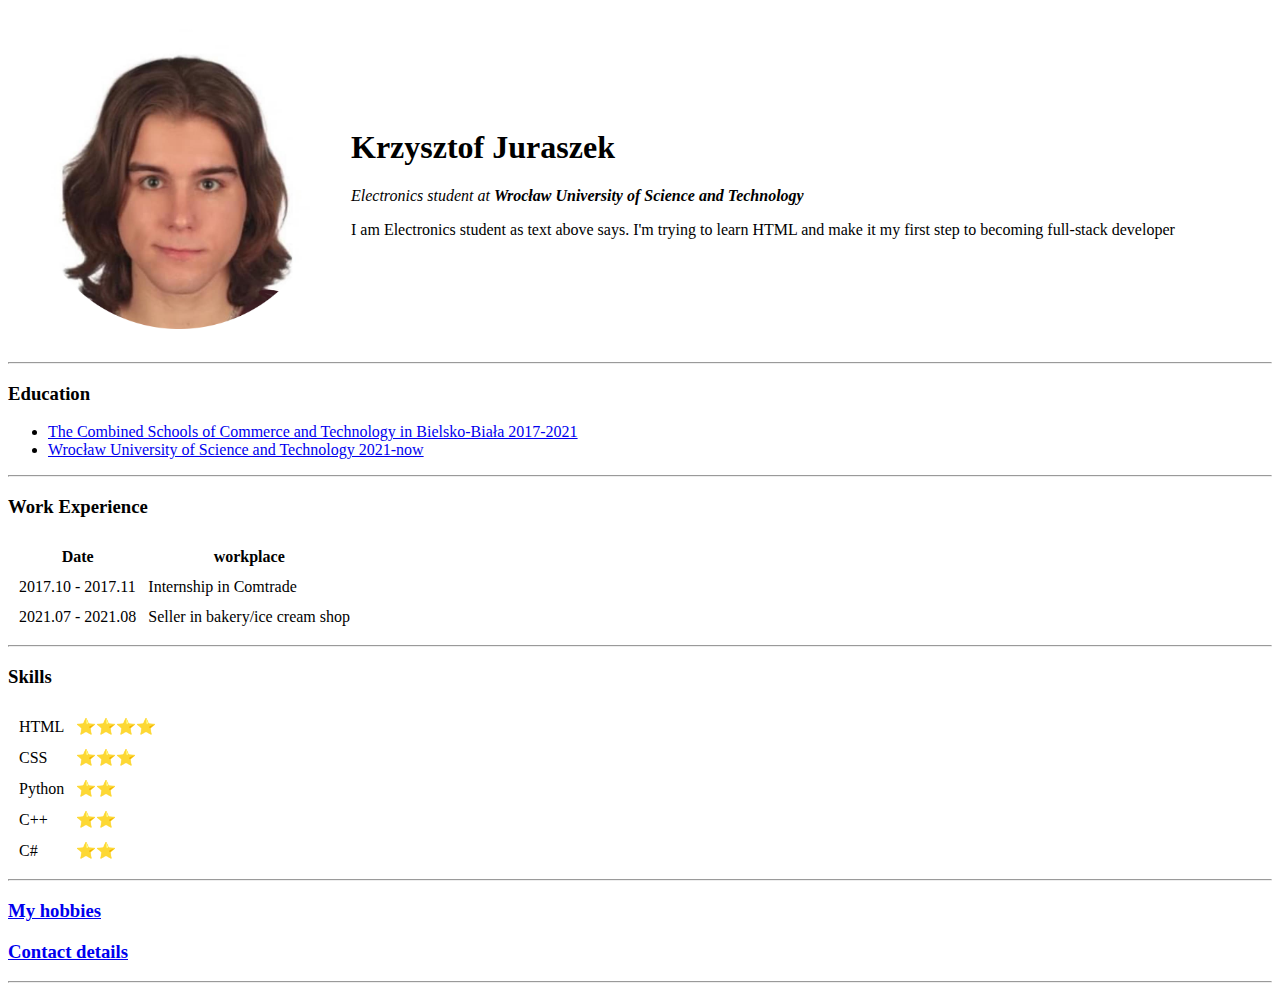
==== index.html @ e4cae484 "Add initial CV website files" ====
<!DOCTYPE html>
<html lang="en" dir="ltr">

<head>
  <meta charset="utf-8">
  <title>Krzysztof's Personal Site</title>
</head>

<body>
  <table cellspacing="20">
    <tr>
      <td><img src="Images/prof_img.png" alt="Krzysztof proifle picture" height="300" width="300" /></td><td>  <h1>Krzysztof Juraszek</h1>
        <p><em>Electronics student at <strong>Wrocław University of Science and Technology</strong></em></p>
        <p>I am Electronics student as text above says. I'm trying to learn HTML and make it my first step to becoming full-stack developer</p></td>
    </tr>
  </table>
  <tbody>
  <hr/>
  <h3>Education</h3>
  <ul>
    <li><a href="http://zstih.edu.pl">The Combined Schools of Commerce and Technology in Bielsko-Biała 2017-2021</a></li>
    <li><a href="https://pwr.edu.pl">Wrocław University of Science and Technology 2021-now</a></li>
  </ul>
  <hr/>
  <h3>Work Experience</h3>
  <tbody/>
  <table cellspacing="10">
    <thead>
      <tr>
        <th>Date</th>
        <th>workplace</th>
      </tr>
    </thead>
    <tbody>
      <tr>
        <td>2017.10 - 2017.11</td>
        <td>Internship in Comtrade</td>
      </tr>
      <tr>
        <td>2021.07 - 2021.08</td>
        <td>Seller in bakery/ice cream shop</td>
      </tr>
    </tbody>
  </table>
  <hr/>
  <h3>Skills</h3>
  <table cellspacing="10">
    <tbody>
      <tr>
        <td>HTML</td><td>⭐⭐⭐⭐</td>
      </tr>
      <tr>
        <td>CSS</td><td>⭐⭐⭐</td>
      </tr>
      <tr>
        <td>Python</td><td>⭐⭐</td>
      </tr>
      <tr>
        <td>C++</td><td>⭐⭐</td>
      </tr>
      <tr>
        <td>C#</td><td>⭐⭐</td>
      </tr>
    </tbody>
  </table>
  <hr>
  <h3><a href="hobbies.html">My hobbies</a></h3>
  <h3><a href="contact.html">Contact details</a></h3>
  <hr/>

</body>

</html>
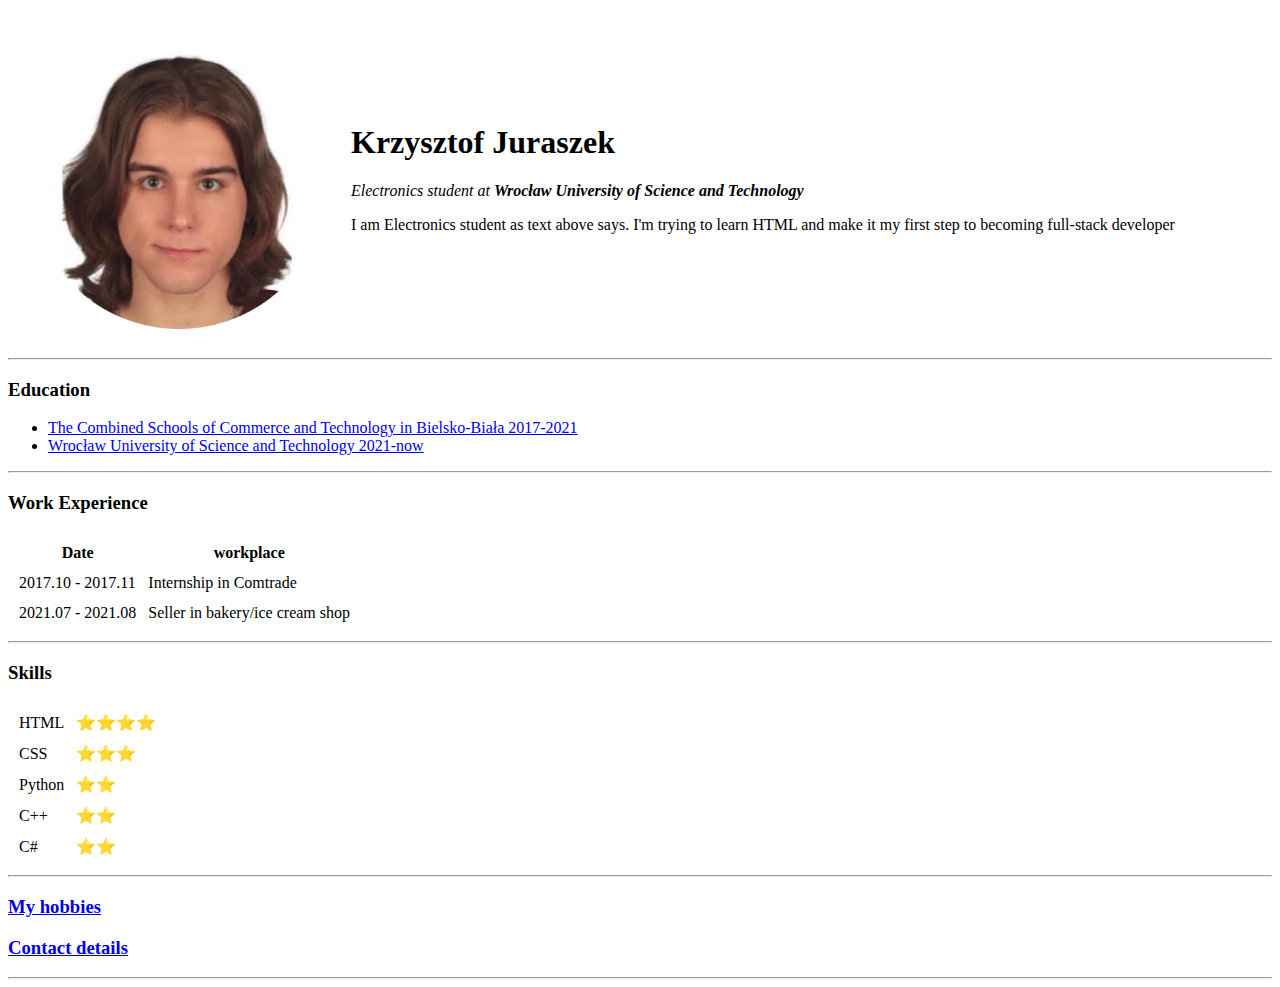
==== commit 873f3cb4: "Deleted Doctype" ====
--- a/index.html
+++ b/index.html
@@ -1,4 +1,3 @@
-<!DOCTYPE html>
 <html lang="en" dir="ltr">
 
 <head>
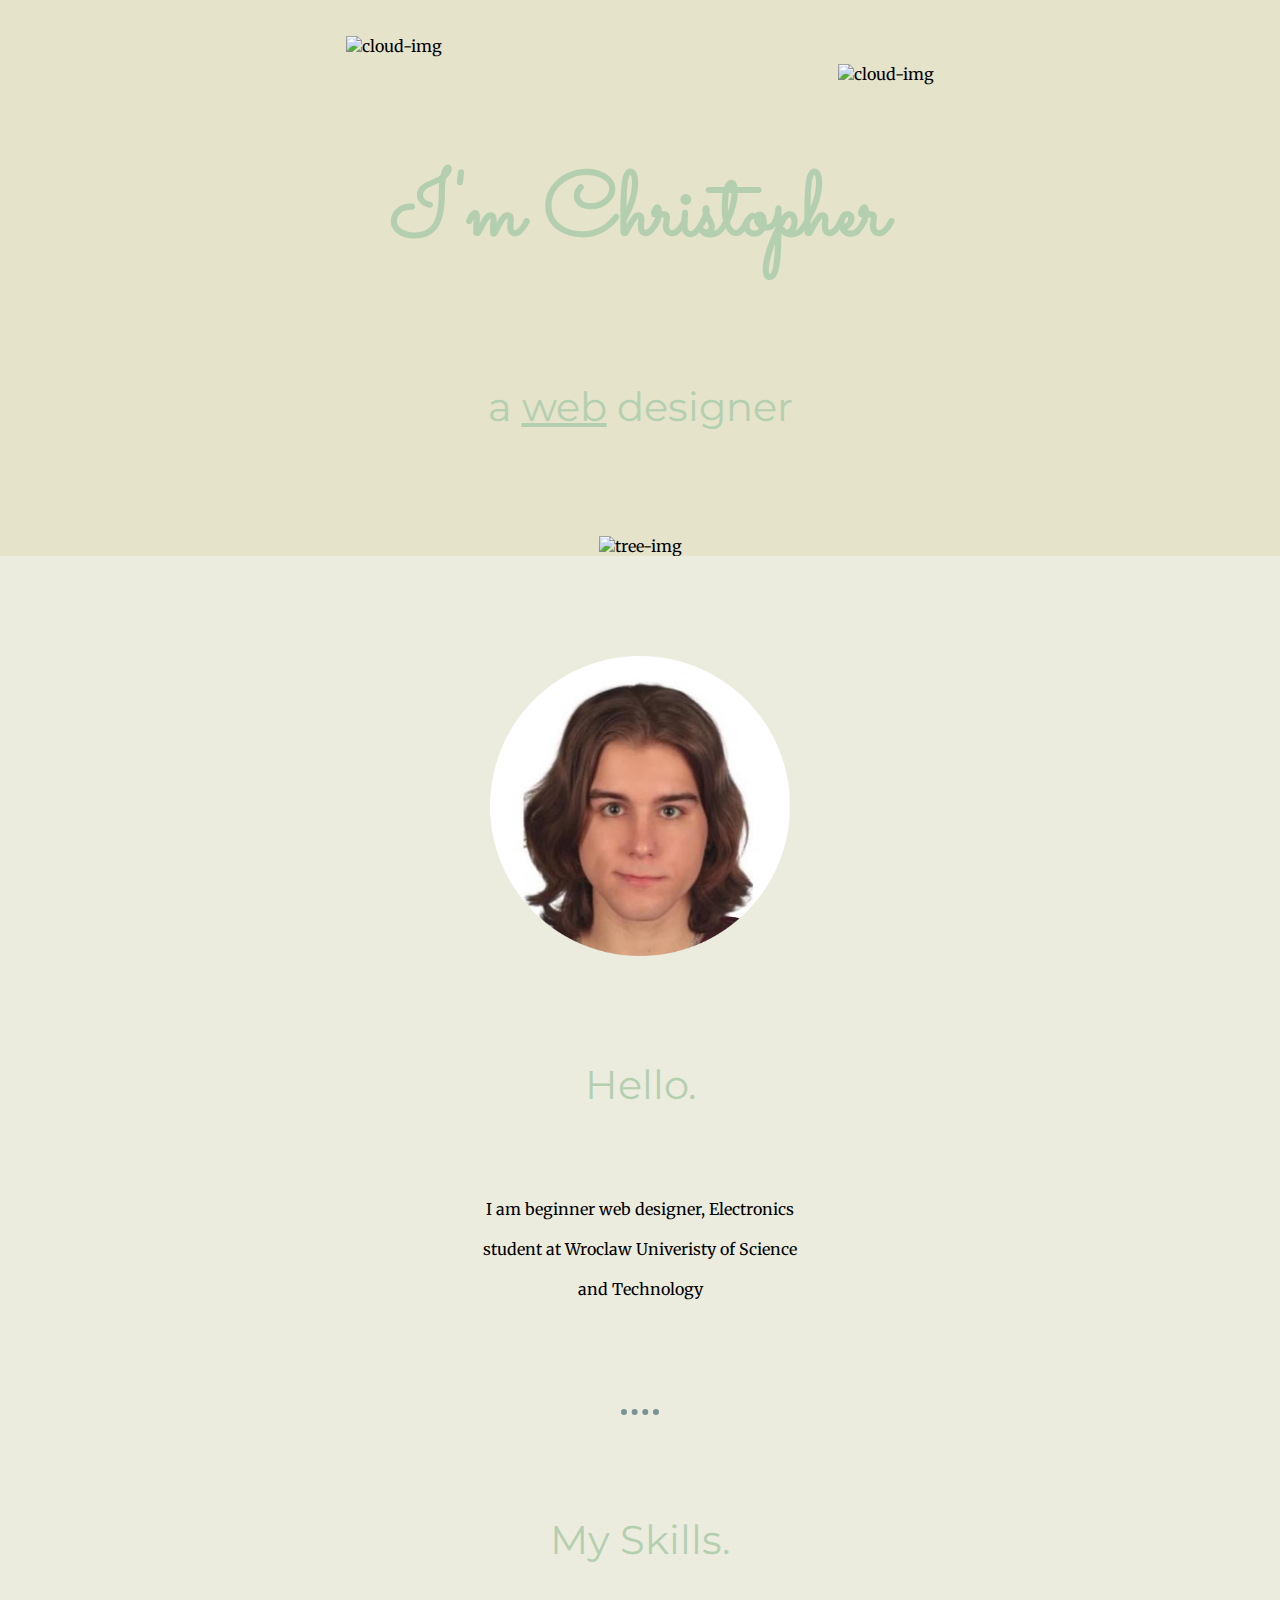
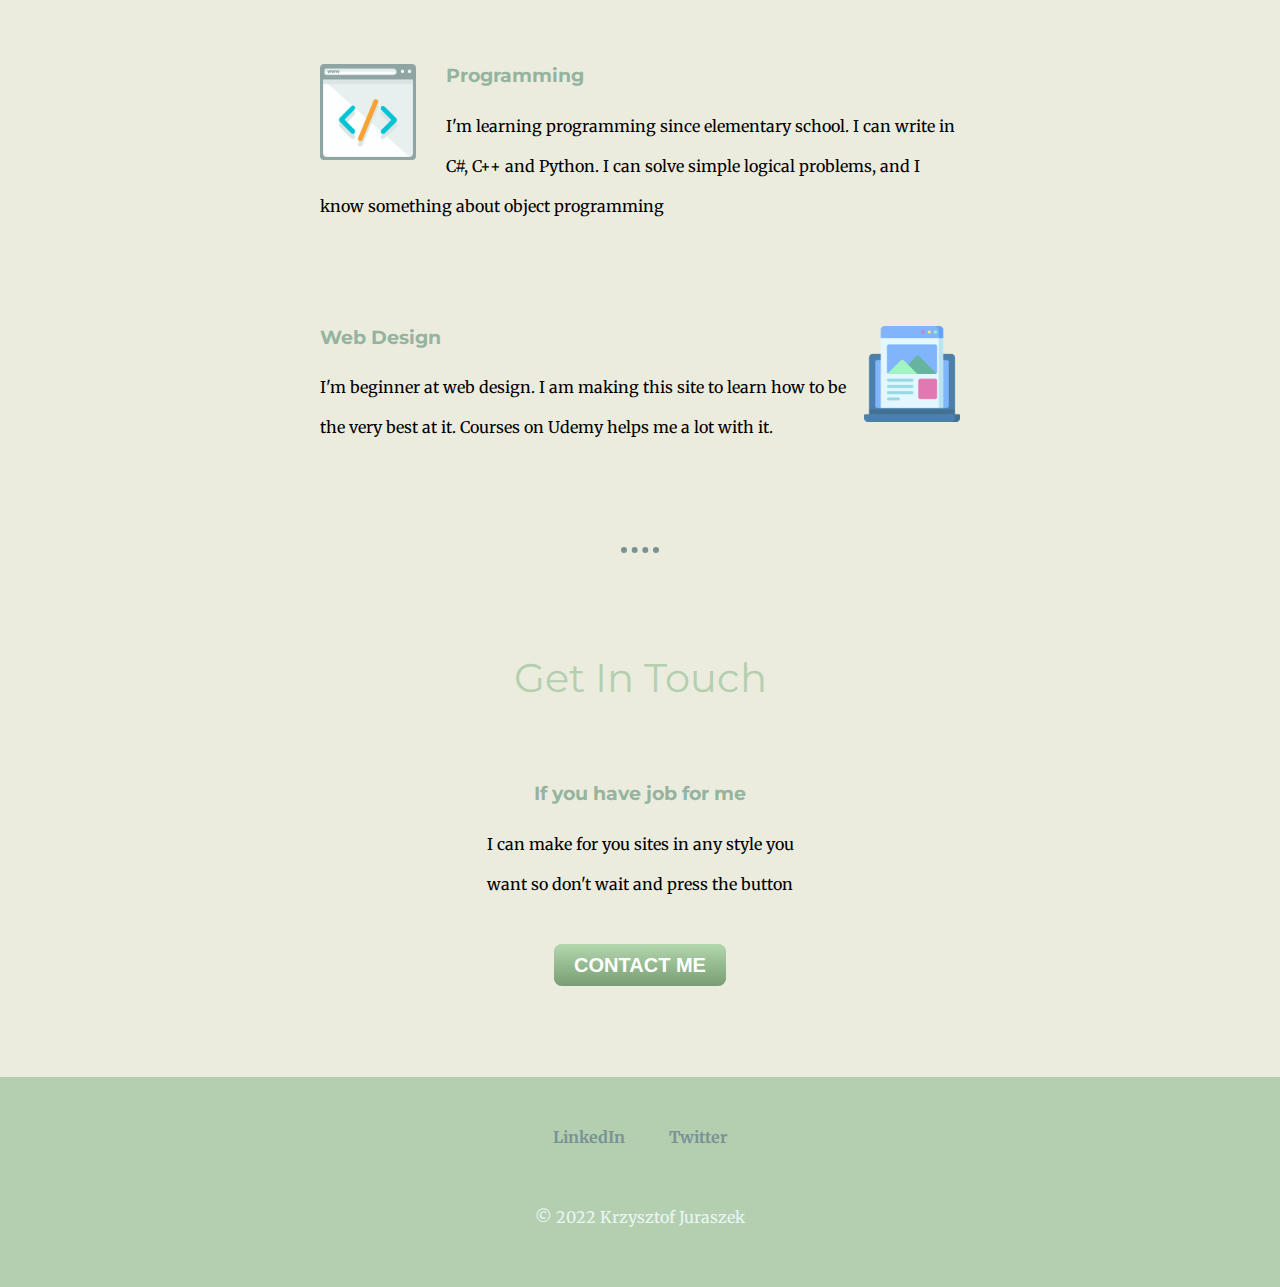
==== commit e8694f1b: "Upgraded site" ====
--- a/index.html
+++ b/index.html
@@ -1,72 +1,59 @@
+<!DOCTYPE html>
 <html lang="en" dir="ltr">
+  <head>
+    <meta charset="utf-8">
+    <title>Krzysztof Juraszek</title>
+    <link rel="stylesheet" href="css/styles.css">
+    <link rel="icon" href="favicon.ico">
+    <link rel="preconnect" href="https://fonts.googleapis.com">
+    <link rel="preconnect" href="https://fonts.gstatic.com" crossorigin>
+    <link href="https://fonts.googleapis.com/css2?family=Merriweather&family=Montserrat&family=Sacramento&display=swap" rel="stylesheet">
+  </head>
+  <body>
+    <div class="top-container">
+      <img class="cloud" id="top_cloud"src="images/cloud.png" alt="cloud-img">
+      <h1>I'm Christopher</h1>
+      <h2>a <span class="underline">web</span> designer</h2>
+      <img class="cloud" id="bottom_cloud"src="images/cloud.png" alt="cloud-img">
+      <img class ="tree" src="images/tree.png" alt="tree-img">
+    </div>
+    <div class="middle-container">
+      <div class="profile">
+        <img class="prof-img"src="Images/prof_img.png" alt="profile pic" height="300px">
+        <h2>Hello.</h2>
+        <p class="short-desc">I am beginner web designer, Electronics student at Wroclaw Univeristy of Science and Technology</p>
+      </div>
+      <hr>
+      <div class="skills">
+        <h2>My Skills.</h2>
+        <div class="skill-row">
+          <img class="code-img" src="Images/code.png" alt="computer pic">
+          <h3>Programming</h3>
+          <p>I'm learning programming since elementary school. I can write in C#, C++ and Python. I can solve simple logical problems, and I know something about object programming</p>
+        </div>
+        <div class="skill-row">
+          <img class="web-img" src="Images/web.png" alt="chillies pic">
+          <h3>Web Design</h3>
+          <p>I'm beginner at web design. I am making this site to learn how to be the very best at it. Courses on Udemy helps me a lot with it.</p>
+        </div>
+      </div>
+      <hr>
+      <div class="contact-me">
+        <h2>Get In Touch</h2>
+        <h3>If you have job for me</h3>
+        <p class="short-desc">I can make for you sites in any style you want so don't wait and press the button</p>
+        <div class="contact-button">
+          <a class="btn" href="mailto:krzysztof.juraszek07@gmail.com">CONTACT ME</a>
+        </div>
+      </div>
+    </div>
 
-<head>
-  <meta charset="utf-8">
-  <title>Krzysztof's Personal Site</title>
-</head>
 
-<body>
-  <table cellspacing="20">
-    <tr>
-      <td><img src="Images/prof_img.png" alt="Krzysztof proifle picture" height="300" width="300" /></td><td>  <h1>Krzysztof Juraszek</h1>
-        <p><em>Electronics student at <strong>Wrocław University of Science and Technology</strong></em></p>
-        <p>I am Electronics student as text above says. I'm trying to learn HTML and make it my first step to becoming full-stack developer</p></td>
-    </tr>
-  </table>
-  <tbody>
-  <hr/>
-  <h3>Education</h3>
-  <ul>
-    <li><a href="http://zstih.edu.pl">The Combined Schools of Commerce and Technology in Bielsko-Biała 2017-2021</a></li>
-    <li><a href="https://pwr.edu.pl">Wrocław University of Science and Technology 2021-now</a></li>
-  </ul>
-  <hr/>
-  <h3>Work Experience</h3>
-  <tbody/>
-  <table cellspacing="10">
-    <thead>
-      <tr>
-        <th>Date</th>
-        <th>workplace</th>
-      </tr>
-    </thead>
-    <tbody>
-      <tr>
-        <td>2017.10 - 2017.11</td>
-        <td>Internship in Comtrade</td>
-      </tr>
-      <tr>
-        <td>2021.07 - 2021.08</td>
-        <td>Seller in bakery/ice cream shop</td>
-      </tr>
-    </tbody>
-  </table>
-  <hr/>
-  <h3>Skills</h3>
-  <table cellspacing="10">
-    <tbody>
-      <tr>
-        <td>HTML</td><td>⭐⭐⭐⭐</td>
-      </tr>
-      <tr>
-        <td>CSS</td><td>⭐⭐⭐</td>
-      </tr>
-      <tr>
-        <td>Python</td><td>⭐⭐</td>
-      </tr>
-      <tr>
-        <td>C++</td><td>⭐⭐</td>
-      </tr>
-      <tr>
-        <td>C#</td><td>⭐⭐</td>
-      </tr>
-    </tbody>
-  </table>
-  <hr>
-  <h3><a href="hobbies.html">My hobbies</a></h3>
-  <h3><a href="contact.html">Contact details</a></h3>
-  <hr/>
+    <div class="bottom-container">
+      <a class="footer-link" href="https://www.linkedin.com/in/krzysztof-juraszek-0ba383242/">LinkedIn</a>
+      <a class="footer-link" href="https://twitter.com/Krzyszt70117651">Twitter</a>
+      <p class="signature">© 2022 Krzysztof Juraszek</p>
+    </div>
 
-</body>
-
+  </body>
 </html>
--- a/css/styles.css
+++ b/css/styles.css
@@ -0,0 +1,141 @@
+a{
+  color: #789395;
+  text-decoration: none;
+  font-weight: bold;
+  margin: 10px 20px 10px;
+}
+
+body {
+  background-color: #ECECDE;
+  font-family: 'Merriweather', serif;
+  margin:0;
+  text-align: center;
+}
+h1 {
+  color: #B4CFB0;
+  font-family: 'Sacramento', cursive;
+  font-size: 5.625rem;
+  margin: 50px auto 0 auto;
+}
+
+h2 {
+  color: #B4CFB0;
+  font-family: 'Montserrat', sans-serif;
+  font-size: 2.5rem;
+  font-weight: normal;
+  margin: 100px auto 80px;
+}
+
+h3 {
+  color: #94B49F;
+  font-family: 'Montserrat', sans-serif;
+}
+
+hr {
+  border: none;
+  border-top: 6px dotted #789395;
+  width: 3%;
+  margin: 100px auto;
+}
+p {
+  line-height: 2.5;
+}
+/***Class Selectors***/
+.top-container {
+  padding-top: 100px;
+  position: relative;
+  background-color: #E5E3C9;
+}
+
+.middle-container {
+  margin: 100px 0;
+}
+
+.bottom-container {
+  padding: 50px 0 50px 0;
+  background-color: #B4CFB0;
+}
+
+.cloud{
+  position: absolute;
+  height: 120px;
+}
+
+.tree{
+  width: 25rem;
+  margin-top: 25px;
+}
+
+.short-desc{
+  width: 25%;
+  margin: auto;
+}
+
+.skill-row {
+  width: 50%;
+  margin: 100px auto 100px;
+  text-align: left;
+}
+
+.underline{
+  text-decoration: underline;
+}
+
+.code-img {
+  width: 15%;
+  margin-right: 30px;
+  float: left;
+}
+
+.web-img {
+  width: 15%;
+  margin-left: 10px;
+  float: right;
+}
+
+.contact-button{
+  margin: 50px auto;
+}
+
+.signature{
+  color: #EAF6F6;
+  margin: 50px auto 0;
+}
+
+.btn {
+  background: #b3d6ae;
+  background-image: -webkit-linear-gradient(top, #b3d6ae, #799e73);
+  background-image: -moz-linear-gradient(top, #b3d6ae, #799e73);
+  background-image: -ms-linear-gradient(top, #b3d6ae, #799e73);
+  background-image: -o-linear-gradient(top, #b3d6ae, #799e73);
+  background-image: linear-gradient(to bottom, #b3d6ae, #799e73);
+  -webkit-border-radius: 8;
+  -moz-border-radius: 8;
+  border-radius: 8px;
+  font-family: Arial;
+  color: #ffffff;
+  font-size: 20px;
+  padding: 10px 20px 10px;
+  margin: auto;
+  text-decoration: none;
+}
+
+.btn:hover {
+  background: #a4e09b;
+  background-image: -webkit-linear-gradient(top, #a4e09b, #7cb372);
+  background-image: -moz-linear-gradient(top, #a4e09b, #7cb372);
+  background-image: -ms-linear-gradient(top, #a4e09b, #7cb372);
+  background-image: -o-linear-gradient(top, #a4e09b, #7cb372);
+  background-image: linear-gradient(to bottom, #a4e09b, #7cb372);
+  text-decoration: none;
+}
+/*********ID Selectors************/
+#top_cloud{
+  top: 4rem;
+  right: 27%;
+}
+
+#bottom_cloud{
+  left: 27%;
+  bottom: 25rem;
+}
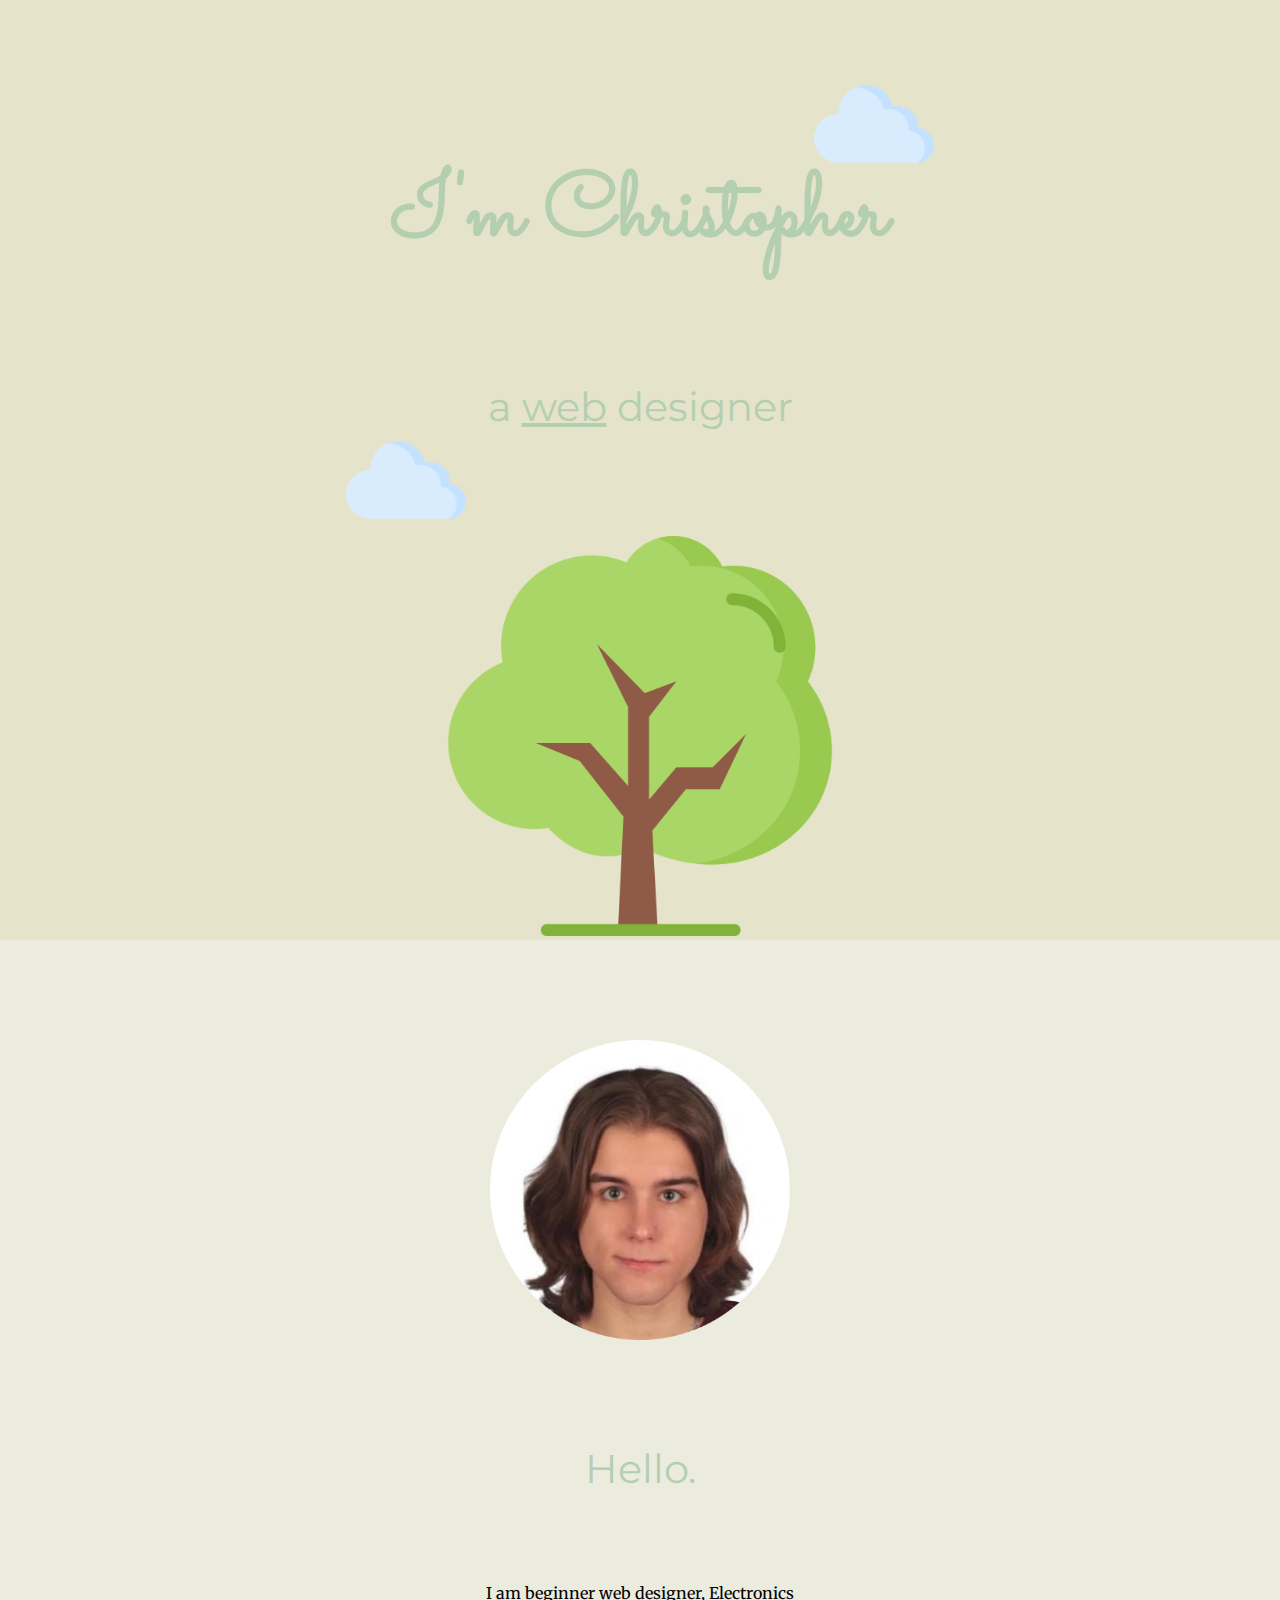
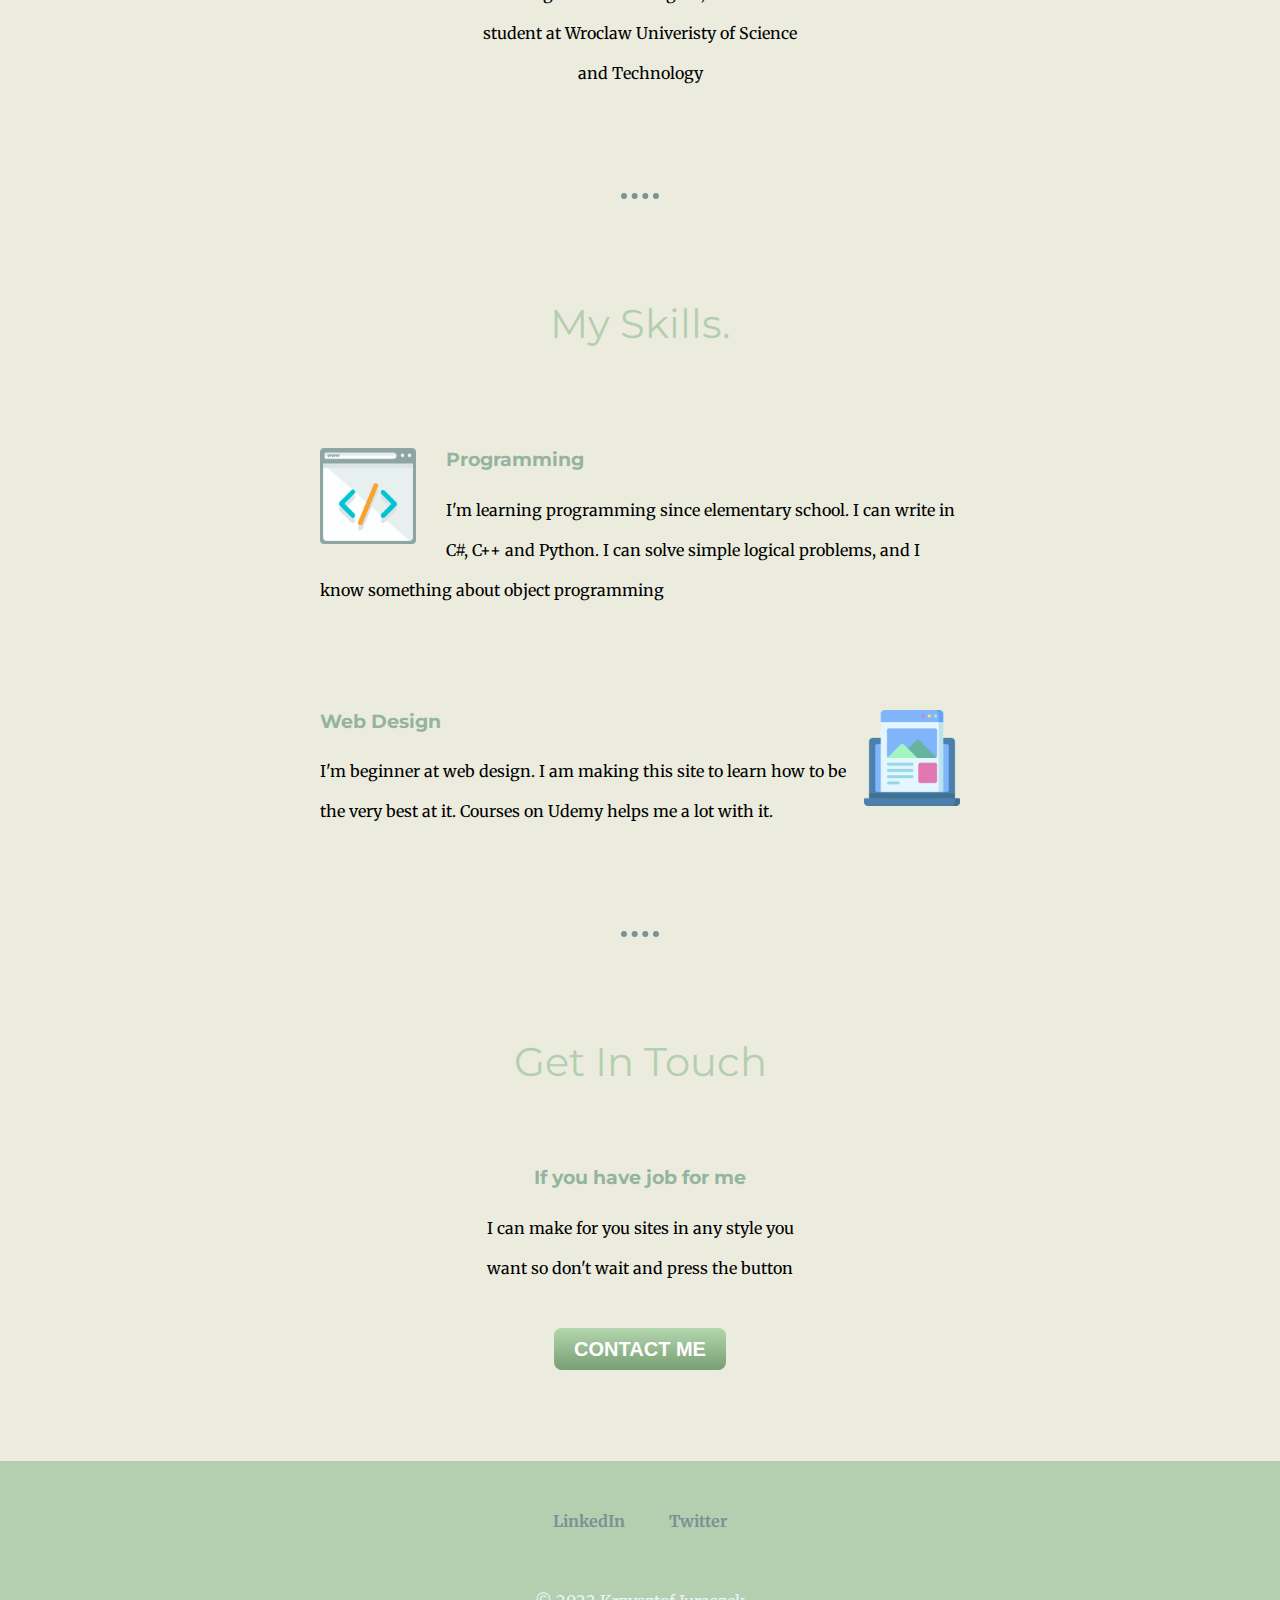
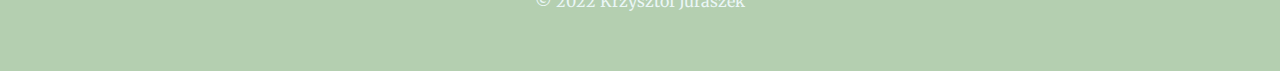
==== commit 3bd6eeb4: "repaired cloud and tree imgs" ====
--- a/index.html
+++ b/index.html
@@ -11,11 +11,11 @@
   </head>
   <body>
     <div class="top-container">
-      <img class="cloud" id="top_cloud"src="images/cloud.png" alt="cloud-img">
+      <img class="cloud" id="top_cloud"src="Images/cloud.png" alt="cloud-img">
       <h1>I'm Christopher</h1>
       <h2>a <span class="underline">web</span> designer</h2>
-      <img class="cloud" id="bottom_cloud"src="images/cloud.png" alt="cloud-img">
-      <img class ="tree" src="images/tree.png" alt="tree-img">
+      <img class="cloud" id="bottom_cloud"src="Images/cloud.png" alt="cloud-img">
+      <img class ="tree" src="Images/tree.png" alt="tree-img">
     </div>
     <div class="middle-container">
       <div class="profile">
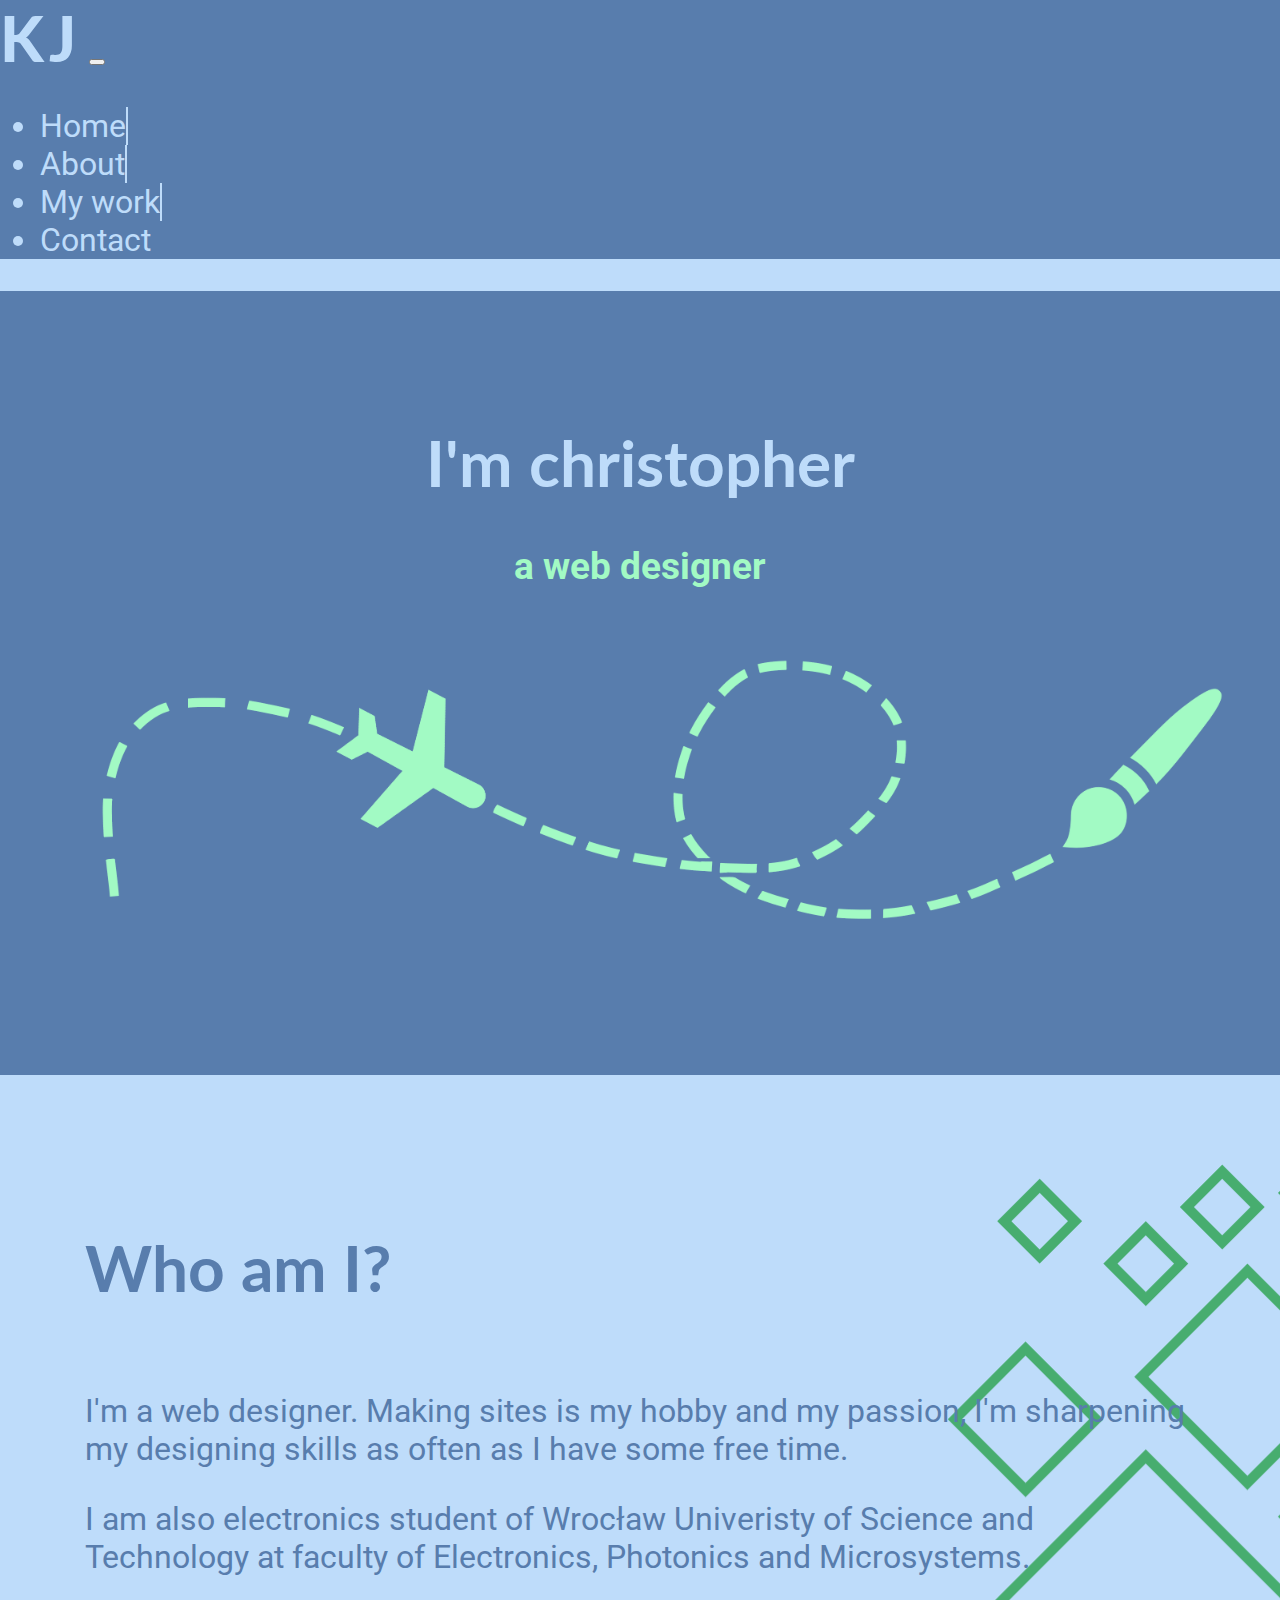
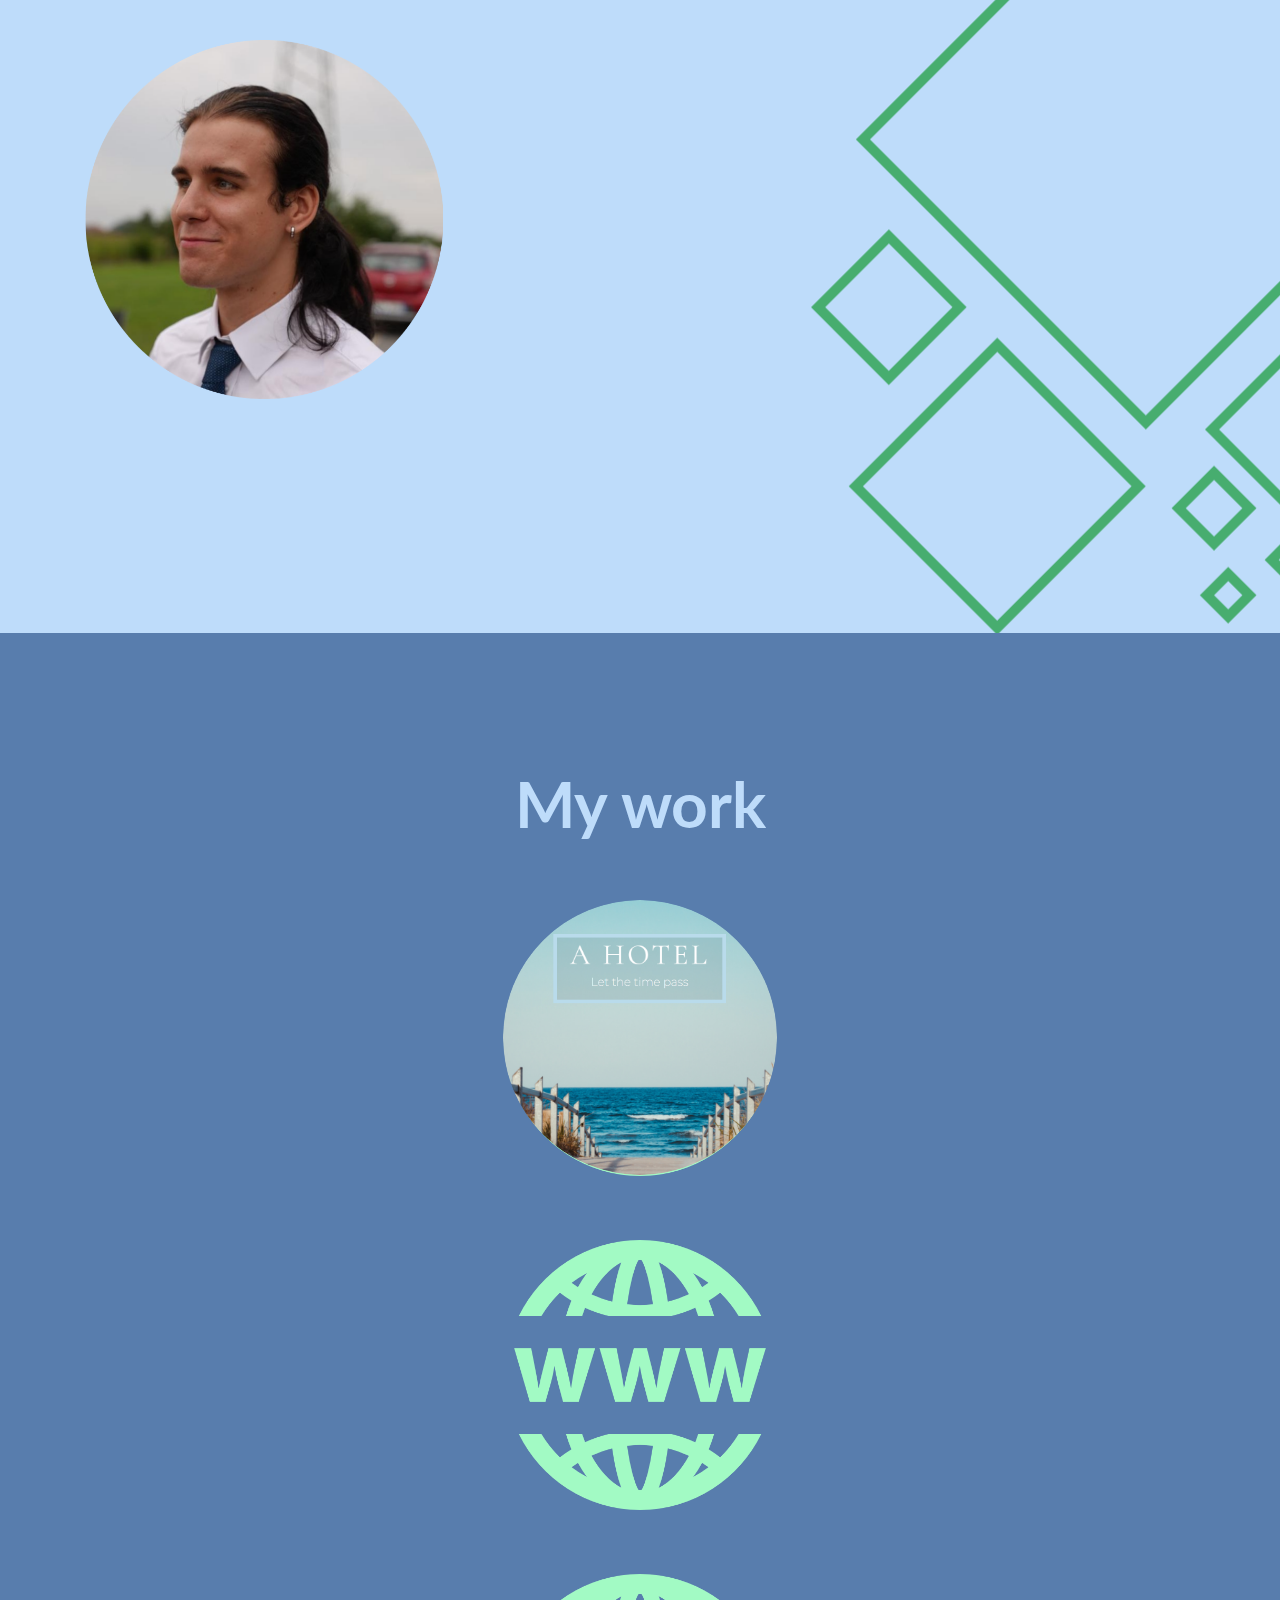
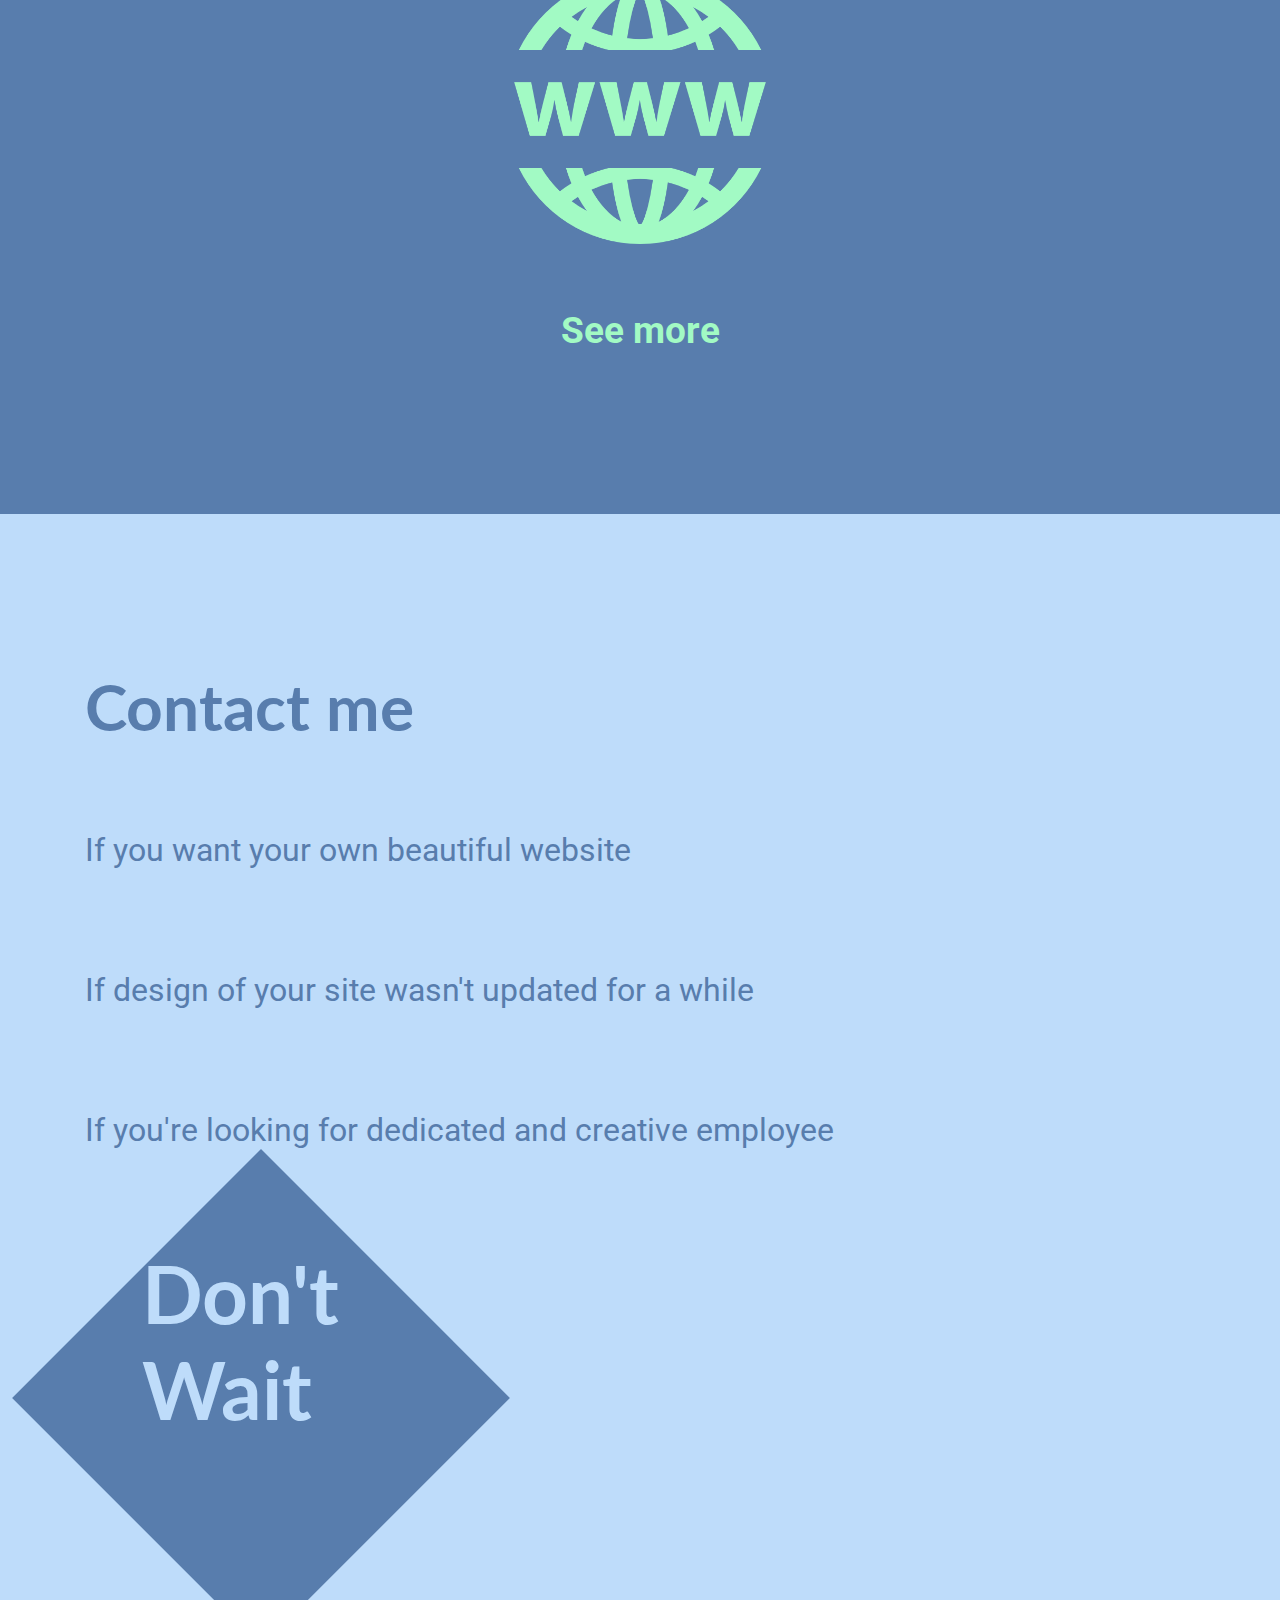
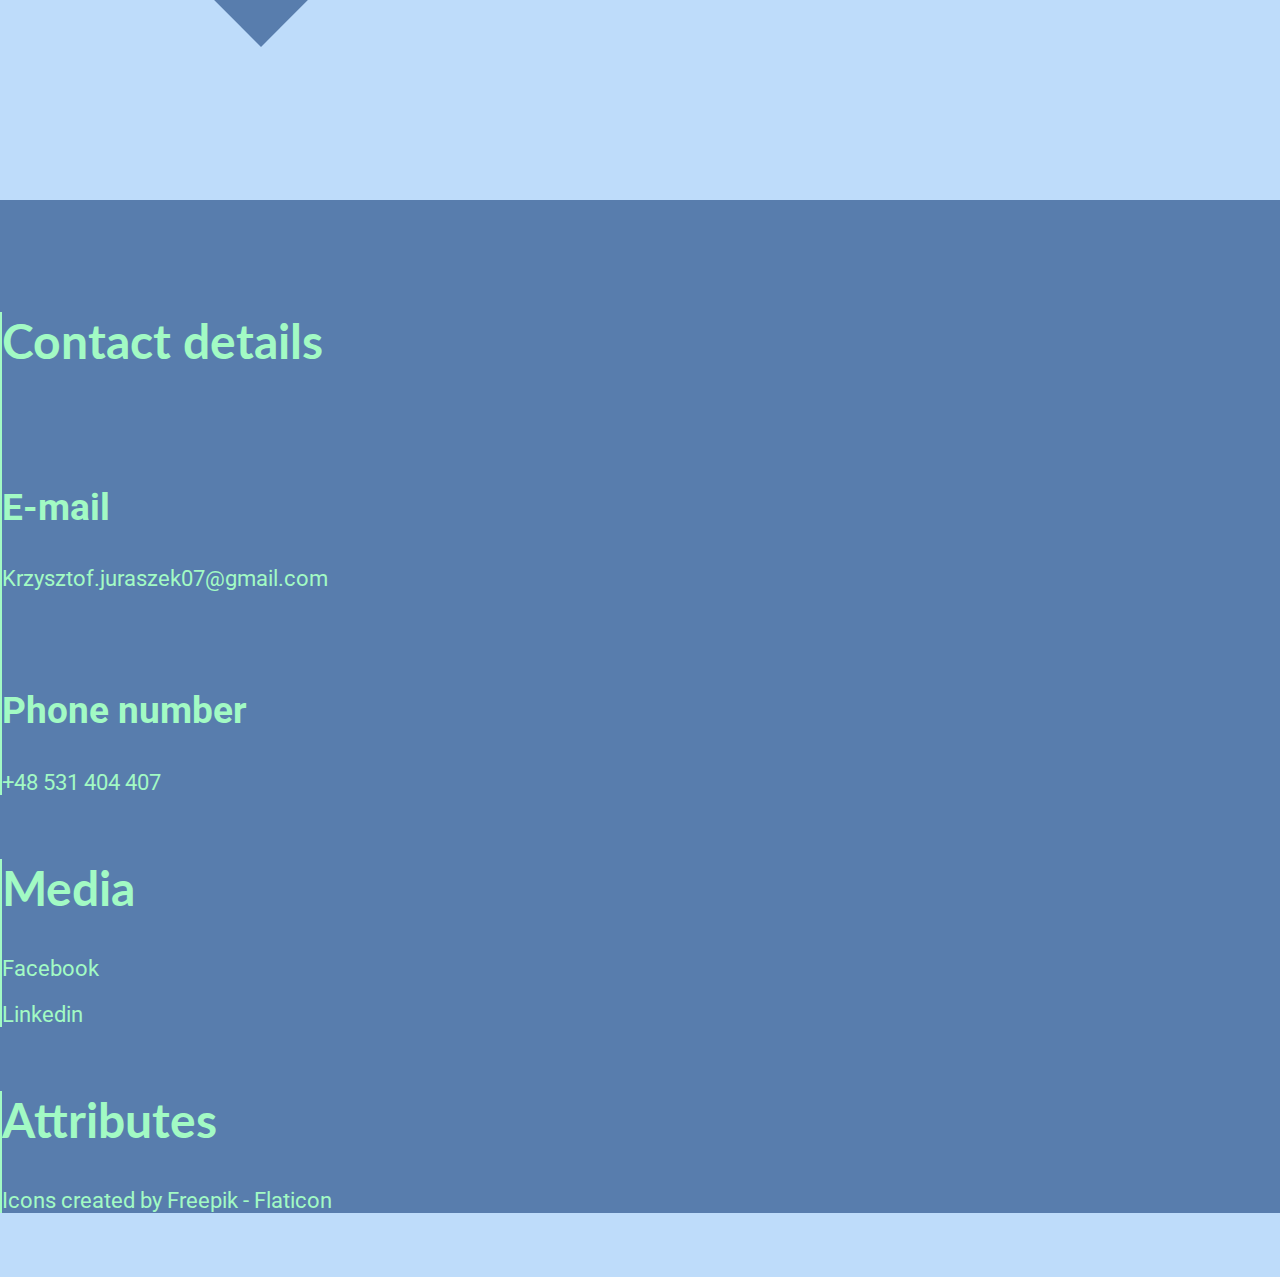
==== commit 033ade30: "Adde subsites contact, about, work" ====
--- a/index.html
+++ b/index.html
@@ -1,59 +1,158 @@
-<!DOCTYPE html>
-<html lang="en" dir="ltr">
-  <head>
-    <meta charset="utf-8">
-    <title>Krzysztof Juraszek</title>
-    <link rel="stylesheet" href="css/styles.css">
-    <link rel="icon" href="favicon.ico">
-    <link rel="preconnect" href="https://fonts.googleapis.com">
-    <link rel="preconnect" href="https://fonts.gstatic.com" crossorigin>
-    <link href="https://fonts.googleapis.com/css2?family=Merriweather&family=Montserrat&family=Sacramento&display=swap" rel="stylesheet">
-  </head>
-  <body>
-    <div class="top-container">
-      <img class="cloud" id="top_cloud"src="Images/cloud.png" alt="cloud-img">
-      <h1>I'm Christopher</h1>
-      <h2>a <span class="underline">web</span> designer</h2>
-      <img class="cloud" id="bottom_cloud"src="Images/cloud.png" alt="cloud-img">
-      <img class ="tree" src="Images/tree.png" alt="tree-img">
-    </div>
-    <div class="middle-container">
-      <div class="profile">
-        <img class="prof-img"src="Images/prof_img.png" alt="profile pic" height="300px">
-        <h2>Hello.</h2>
-        <p class="short-desc">I am beginner web designer, Electronics student at Wroclaw Univeristy of Science and Technology</p>
-      </div>
-      <hr>
-      <div class="skills">
-        <h2>My Skills.</h2>
-        <div class="skill-row">
-          <img class="code-img" src="Images/code.png" alt="computer pic">
-          <h3>Programming</h3>
-          <p>I'm learning programming since elementary school. I can write in C#, C++ and Python. I can solve simple logical problems, and I know something about object programming</p>
-        </div>
-        <div class="skill-row">
-          <img class="web-img" src="Images/web.png" alt="chillies pic">
-          <h3>Web Design</h3>
-          <p>I'm beginner at web design. I am making this site to learn how to be the very best at it. Courses on Udemy helps me a lot with it.</p>
+<!doctype html>
+<html lang="en">
+
+<head>
+  <meta charset="utf-8">
+  <meta name="viewport" content="width=device-width, initial-scale=1">
+  <title>Krzysztof Juraszek</title>
+  <!-- styles -->
+  <link href="https://cdn.jsdelivr.net/npm/bootstrap@5.2.2/dist/css/bootstrap.min.css" rel="stylesheet" integrity="sha384-Zenh87qX5JnK2Jl0vWa8Ck2rdkQ2Bzep5IDxbcnCeuOxjzrPF/et3URy9Bv1WTRi" crossorigin="anonymous">
+  <link rel="stylesheet" href="css/style.css">
+
+  <!-- google fonts -->
+  <link rel="preconnect" href="https://fonts.googleapis.com">
+  <link rel="preconnect" href="https://fonts.gstatic.com" crossorigin>
+  <link href="https://fonts.googleapis.com/css2?family=Lato:wght@400;700;900&family=Roboto:wght@400;700&display=swap" rel="stylesheet">
+
+</head>
+
+<body>
+  <!-- Bootstrap script -->
+  <script src="https://cdn.jsdelivr.net/npm/bootstrap@5.2.2/dist/js/bootstrap.bundle.min.js" integrity="sha384-OERcA2EqjJCMA+/3y+gxIOqMEjwtxJY7qPCqsdltbNJuaOe923+mo//f6V8Qbsw3" crossorigin="anonymous"></script>
+  <!-- FontAwesome script -->
+  <script src="https://kit.fontawesome.com/ae2a15dbf4.js" crossorigin="anonymous"></script>
+
+  <!-- navbar section -->
+  <section class="darkBlueSection" id="navbarSection">
+    <nav class="navbar navbar-expand-lg navbar-dark lined shadow">
+      <div class="container-fluid">
+        <a class="navbar-brand" href="#">KJ</a>
+        <button class="navbar-toggler" type="button" data-bs-toggle="collapse" data-bs-target="#navbarNav" aria-controls="navbarNav" aria-expanded="false" aria-label="Toggle navigation">
+          <span class="navbar-toggler-icon"></span>
+        </button>
+        <div class="collapse navbar-collapse" id="navbarNav">
+          <ul class="navbar-nav ms-auto">
+            <li class="nav-item">
+              <a class="nav-link px-lg-5 py-0" aria-current="page" href="#">Home</a>
+            </li>
+            <li class="nav-item">
+              <a class="nav-link px-lg-5 py-0" href="about.html">About</a>
+            </li>
+            <li class="nav-item">
+              <a class="nav-link px-lg-5 py-0" href="work.html">My work</a>
+            </li>
+            <li class="nav-item">
+              <a class="nav-link px-lg-5 py-0" href="contact.html">Contact</a>
+            </li>
+          </ul>
         </div>
       </div>
-      <hr>
-      <div class="contact-me">
-        <h2>Get In Touch</h2>
-        <h3>If you have job for me</h3>
-        <p class="short-desc">I can make for you sites in any style you want so don't wait and press the button</p>
-        <div class="contact-button">
-          <a class="btn" href="mailto:krzysztof.juraszek07@gmail.com">CONTACT ME</a>
+    </nav>
+  </section>
+
+  <!-- Title section -->
+  <section id="titleSection" class="darkBlueSection">
+    <div class="container titleContainer">
+      <h1>I'm christopher</h1>
+      <h3>a web designer</h3>
+    </div>
+
+  </section>
+  <!-- About section -->
+  <section id="aboutSection" class="lightBlueSection">
+
+    <div class="container mx-auto aboutContainer">
+      <div class="row row-cols-1 row-cols-lg-2">
+        <div class="col aboutCol">
+          <h1>Who am I?</h1>
+          <br>
+          <p>
+            I'm a web designer. Making sites is my hobby and my passion,
+            I'm sharpening my designing skills as often as I have some free time.
+          </p>
+          <p>
+            I am also electronics student of Wrocław Univeristy of Science and Technology
+            at faculty of Electronics, Photonics and Microsystems.
+          </p>
+        </div>
+        <div class="col text-center aboutContainer">
+          <img src="images/prof_img.png" alt="" class="profImg">
         </div>
       </div>
     </div>
+  </section>
 
 
-    <div class="bottom-container">
-      <a class="footer-link" href="https://www.linkedin.com/in/krzysztof-juraszek-0ba383242/">LinkedIn</a>
-      <a class="footer-link" href="https://twitter.com/Krzyszt70117651">Twitter</a>
-      <p class="signature">© 2022 Krzysztof Juraszek</p>
+  <!-- My work section -->
+  <section id="workSection" class="darkBlueSection">
+    <div class="container workContainer">
+      <h1>My work</h1>
+
+      <div class="row row-cols-1 row-cols-lg-3 wwwRow">
+        <div class="col wwwCol">
+          <a href="https://kszlk07.github.io/Hotel/" class="workHref"><img src="images/Hotel.png" alt="" class="shadow-lg projectImg"></img></a>
+        </div>
+        <div class="col wwwCol">
+          <a href="" class="workHref"><img src="" alt="" class="shadow-lg projectImg"></img></a>
+        </div>
+        <div class="col wwwCol">
+          <a href="" class="workHref"><img src="" alt="" class="shadow-lg projectImg"></img></a>
+        </div>
+      </div>
+      <a href="#" class="greenA">
+        <h3 class="seeMore">See more</h3>
+      </a>
+
     </div>
-
-  </body>
+  </section>
+  <!-- Contact me section -->
+  <section id="contactSection" class="lightBlueSection">
+    <div class="container mx-auto contactContainer">
+      <div class="row row-cols-1 row-cols-lg-2">
+        <div class="col contactCol">
+          <h1>Contact me</h1>
+          <br>
+          <p>If you want your own beautiful website</p>
+          <br>
+          <p>If design of your site wasn't updated for a while</p>
+          <br>
+          <p>If you're looking for dedicated and creative employee</p>
+        </div>
+        <div class="col text-center d-flex justify-content-center contactCol">
+          <a href="#">
+          <div class="dontWaitButton d-flex justify-content-center align-items-center">
+            <h1>Don't Wait</h1>
+          </div>
+          </a>
+          <!-- tu daj odnośnik to osobnej strony about me do części z danymi kontaktowymi -->
+        </div>
+      </div>
+    </div>
+  </section>
+  <!-- footer section -->
+  <footer id="footer" class="darkBlueSection">
+    <div class="container-fluid footerContainer">
+      <div class="row row-cols-1 row-cols-lg-3 px-3 footerRow">
+        <div class="col px-5 footerCol">
+          <h2>Contact details</h2>
+          <br>
+          <h3 class="footerH3">E-mail</h3>
+          <a href="mailto:krzysztof.juraszek07@gmail.com" class="footerLink"><p>Krzysztof.juraszek07@gmail.com</p></a>
+          <br>
+          <h3 class="footerH3">Phone number</h3>
+          <a href="tel:+48531404407" class="footerLink"><p>+48 531 404 407</p></a>
+        </div>
+        <div class="col px-5 footerCol">
+          <h2>Media</h2>
+          <a href="https://www.facebook.com/krzysztof.juraszek.56/" class="footerLink"><p><i class="fa-brands fa-facebook"></i> Facebook</p></a>
+          <a href="https://www.linkedin.com/in/krzysztof-juraszek-0ba383242/" class="footerLink"><p><i class="fa-brands fa-linkedin"></i> Linkedin</p></a>
+        </div>
+        <div class="col px-5 footerCol">
+          <h2>Attributes</h2>
+          <p><a href="https://www.flaticon.com/free-icons/plane" class="footerLink">Icons created by Freepik - Flaticon</a></p>
+        </div>
+      </div>
+    </div>
+  </footer>
+</body>
 </html>
--- a/css/style.css
+++ b/css/style.css
@@ -0,0 +1,325 @@
+/* ****************Main CSS********************* */
+a {
+    text-decoration: none;
+    color: inherit;
+}
+a:hover{
+  color: inherit;
+}
+
+body {
+  text-align: left;
+  font-family: 'Roboto';
+  font-size: 2rem;
+  width: 100%;
+  height: 100%;
+  margin: 0px;
+  padding: 0px;
+  overflow-x: hidden;
+  background-color: #BEDCFA;
+}
+
+h1,h2{
+  font-family: 'Lato';
+  font-weight: 700;
+}
+
+h3{
+  color: #A2FAC4;
+}
+
+/* sections */
+.darkBlueSection{
+  background-color: #587DAD;
+  color: #BEDCFA;
+}
+
+.darkBlueSection h1{
+  color: #BEDCFA;
+}
+
+.lightBlueSection{
+  background-color: #BEDCFA;
+  color: #587DAD;
+}
+
+.lightBlueSection h1{
+  color: #587DAD;
+  margin-bottom: 1rem;
+}
+
+.lightBlueSection h3{
+  font-weight: 700;
+  color:#587DAD;
+}
+
+.lightBlueSection a{
+  transition: 0.5s;
+}
+
+.lightBlueSection a:hover{
+  color: #71a2df;
+}
+
+.lightBlueSection .container{
+  margin: auto 6%;
+}
+
+/* containers */
+.container{
+  padding: 10vh 0.5rem 18vh 0.5rem;
+}
+
+.col{
+  margin: 4rem auto;
+}
+
+/* navbar */
+.nav-item:not(:last-child) .nav-link {
+  border-right: 2px solid #BEDCFA;
+}
+
+.nav-link{
+  color: #BEDCFA;
+}
+
+.navbar-brand{
+  color: #BEDCFA;
+  font-family: 'Lato';
+  font-weight: 900;
+  font-size: 7vh;
+  letter-spacing: .3rem;
+}
+
+/* ********************CSS for index.html******************** */
+
+/* title section */
+#titleSection{
+  background-image:url('../images/MintMap.png');
+  background-repeat:no-repeat;
+  background-size:contain;
+  background-position:center;
+  text-align: center;
+}
+
+.titleContainer{
+  padding-bottom: 50vh;
+}
+
+/* about section */
+#aboutSection{
+  background-image:url('../images/Squares.png');
+  background-repeat:no-repeat;
+  background-size:auto;
+  background-position: 5rem 5rem;
+}
+
+.aboutHeader{
+  padding-bottom: 0;
+}
+
+
+.profImg{
+  position: relative;
+  height: 28vw;
+  transform:rotateY(180deg);
+}
+
+/* my work section */
+.workContainer, .mainWorkContainer{
+  text-align: center;
+}
+
+.wwwCol{
+  background-image:url('../images/www.png');
+  background-repeat:no-repeat;
+  background-size:contain;
+  background-position:center;
+  height: 30vh;
+  display: flex;
+  align-items: center;
+  justify-content: center;
+}
+
+.projectImg{
+  height: 30.5vh;
+  border-radius:100%;
+  transition: 0.5s;
+}
+
+.projectImg:hover{
+  height: 33vh;
+}
+
+.workHref{
+  border-radius: 100%;
+}
+
+.seeMore{
+  display: inline;
+  transition: 0.5s;
+}
+
+.seeMore:hover{
+  color: #47AD6F;
+}
+
+/* contact me section */
+
+.dontWaitButton{
+  width: 22rem;
+  height: 22rem;
+  margin-top: calc(11rem * 1.4142135623730950 - 11rem);
+  background-color: #587DAD;
+  transform: rotate(45deg);
+  transition:1s;
+}
+
+.dontWaitButton h1{
+  color: #BEDCFA;
+  font-size: 5rem;
+  transform: rotate(-45deg);
+}
+
+.dontWaitButton:hover {
+  background-color: #71a2df;
+  width: 24rem;
+  height: 24rem;
+}
+
+.dontWaitButton:hover h1{
+  color: #cbe8fb;
+}
+
+/* footer section */
+
+.footerContainer{
+  padding-top: 3rem;
+  color: #A2FAC4;
+}
+
+.footerCol{
+  border-left: 2px solid #A2FAC4;
+}
+
+.footerH3{
+  font-weight: 700;
+}
+
+.footerLink{
+  transition: 0.5s;
+}
+
+.footerLink:hover{
+  color: #47AD6F;
+}
+
+/* mediaquery */
+
+@media (min-width:992px){
+  .footerContainer p{
+    font-size: 1.7vw;
+  }
+}
+
+@media (max-width: 992px){
+  .container{
+    padding: 5vh 0.5rem 25vh 0.5rem;
+  }
+
+  .nav-item:not(:last-child) .nav-link {
+    border: 0;
+  }
+
+  body {
+    text-align: center;
+    font-size: 1.5rem;
+  }
+
+  .titleContainer{
+    padding-bottom: 50vh;
+  }
+
+  #aboutSection{
+    background-position: -30rem 25rem;
+  }
+
+  .profImg{
+    height: 55vw;
+  }
+}
+
+@media(max-width:576px){
+  #aboutSection{
+    background-position: -40rem 35rem;
+  }
+
+  .profImg{
+    height: 75vw;
+  }
+  .dontWaitButton{
+    width: 16rem;
+    height: 16rem;
+    margin-top: calc(8rem * 1.4142135623730950 - 8rem);
+    background-color: #587DAD;
+    transform: rotate(45deg);
+    transition:1s;
+  }
+
+  .dontWaitButton h1{
+    color: #BEDCFA;
+    font-size: 4rem;
+    transform: rotate(-45deg);
+  }
+
+  .dontWaitButton:hover {
+    background-color: #71a2df;
+    width: 17rem;
+    height: 17rem;
+  }
+}
+
+/* *************CSS for Contact.html****************** */
+#mainContactSection{
+  background-image:url('../images/Squares.png');
+}
+
+/* mediaquery */
+
+@media(max-width:576px){
+  #mainContactSection{
+    background-repeat:no-repeat;
+    background-size:auto;
+    background-position: -30rem 5rem;
+  }
+}
+/* *****************CSS for work.html************ */
+
+.mainWorkContainer .wwwCol{
+  background-image:url('../images/dark_www.png');
+}
+
+/* *********************CSS for about.html*********** */
+#mainAboutSection{
+  text-align: left;
+}
+.aboutButton{
+  transition: 0.5s;
+}
+
+.aboutButton:hover{
+  color: #71a2df;
+}
+
+.aboutButton2{
+  float:right;
+}
+
+.aboutProfImg{
+  height: 30vh;
+  margin: 10vh auto;
+}
+
+.shortHr{
+  width: 10vw;
+}
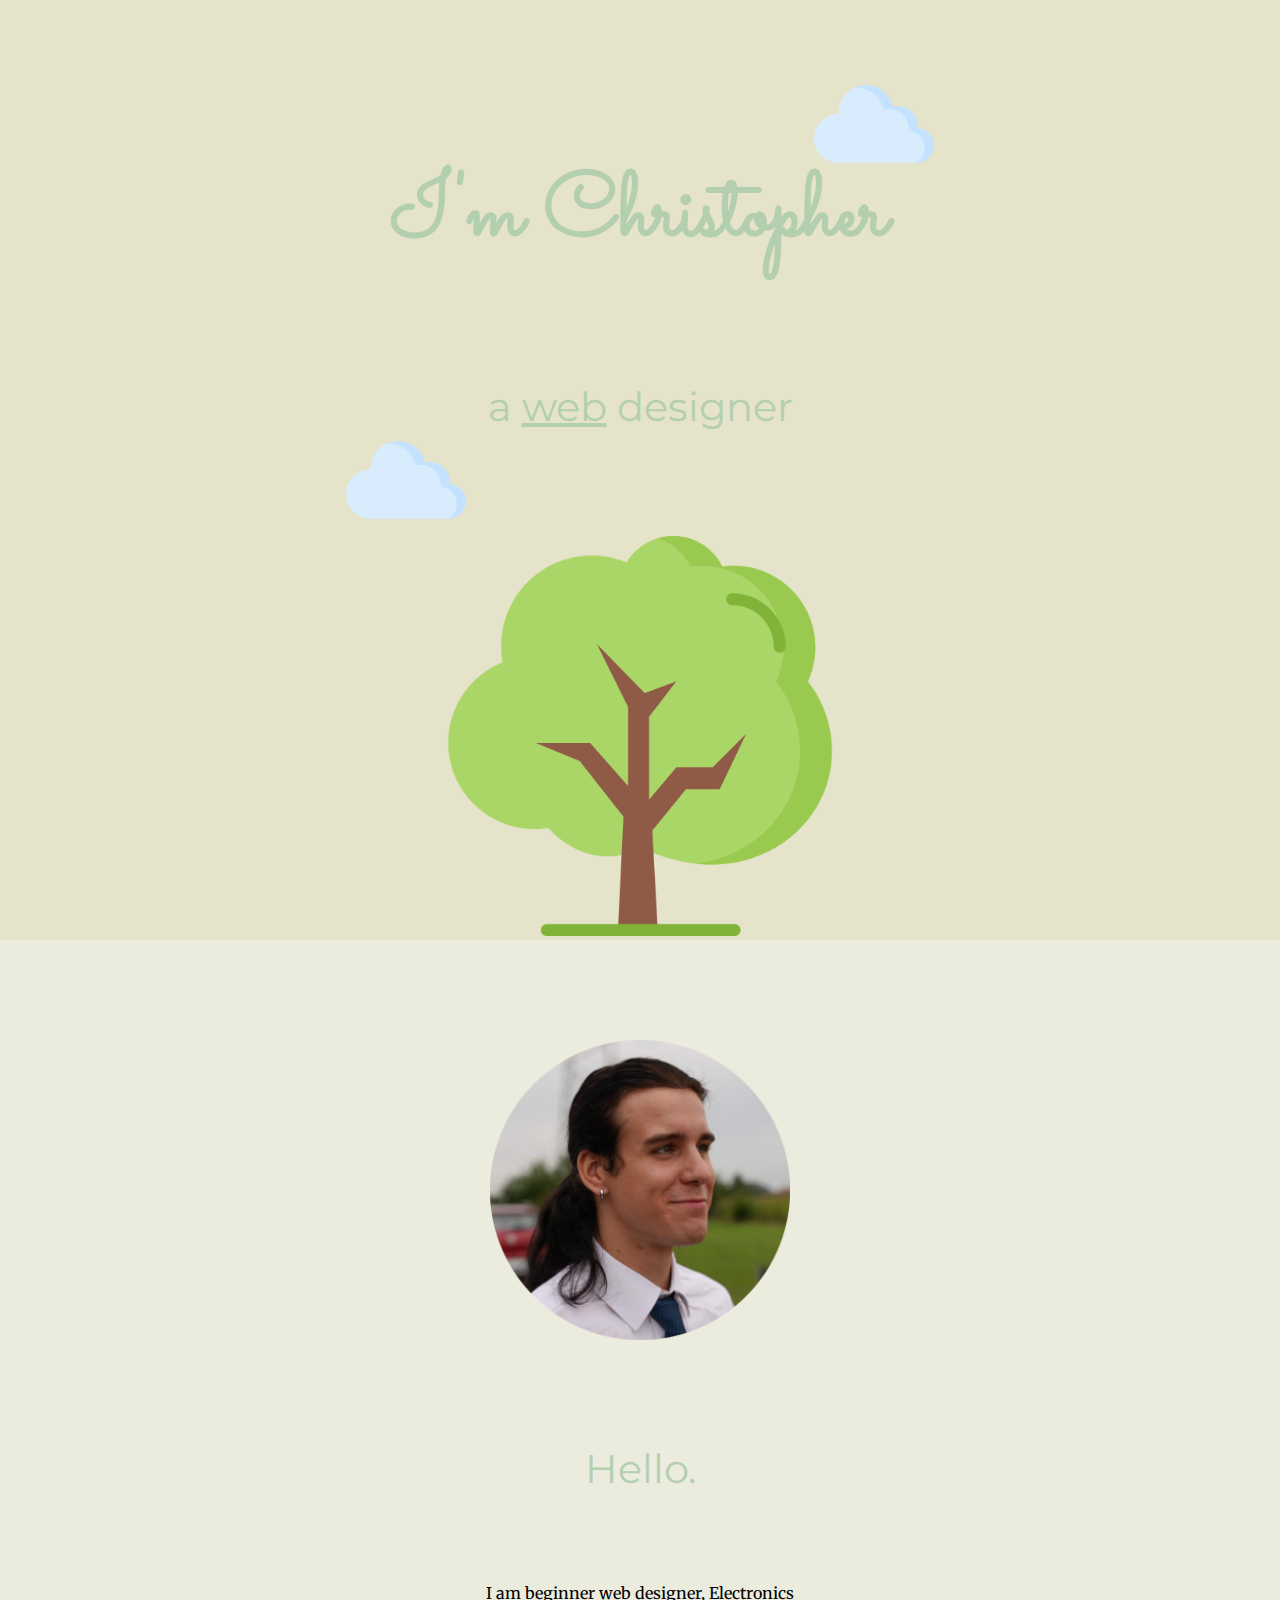
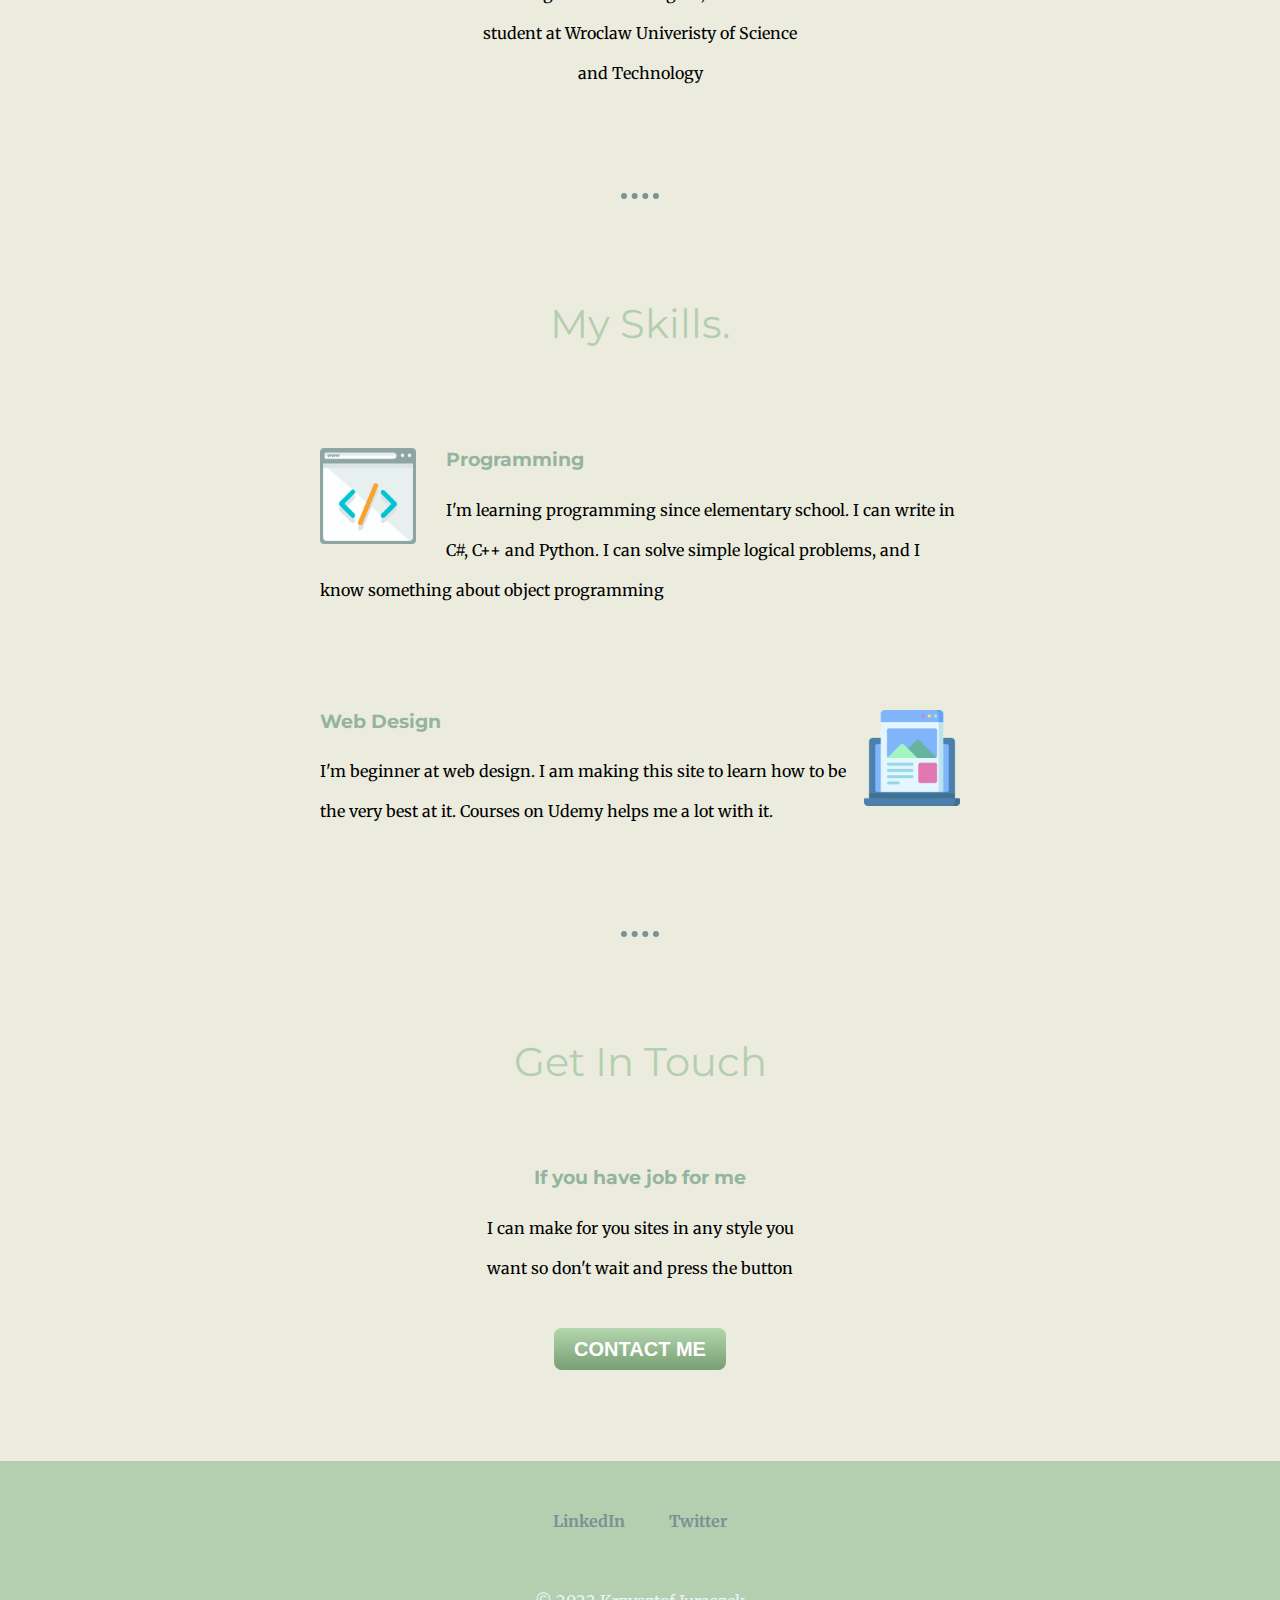
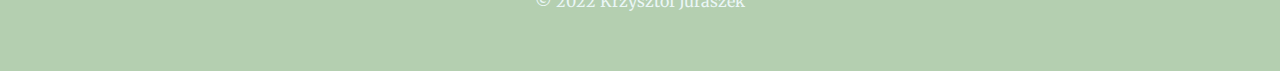
==== commit 7b0be2cb: "reverted changes manually because i cant do it better" ====
--- a/index.html
+++ b/index.html
@@ -1,158 +1,59 @@
-<!doctype html>
-<html lang="en">
-
-<head>
-  <meta charset="utf-8">
-  <meta name="viewport" content="width=device-width, initial-scale=1">
-  <title>Krzysztof Juraszek</title>
-  <!-- styles -->
-  <link href="https://cdn.jsdelivr.net/npm/bootstrap@5.2.2/dist/css/bootstrap.min.css" rel="stylesheet" integrity="sha384-Zenh87qX5JnK2Jl0vWa8Ck2rdkQ2Bzep5IDxbcnCeuOxjzrPF/et3URy9Bv1WTRi" crossorigin="anonymous">
-  <link rel="stylesheet" href="css/style.css">
-
-  <!-- google fonts -->
-  <link rel="preconnect" href="https://fonts.googleapis.com">
-  <link rel="preconnect" href="https://fonts.gstatic.com" crossorigin>
-  <link href="https://fonts.googleapis.com/css2?family=Lato:wght@400;700;900&family=Roboto:wght@400;700&display=swap" rel="stylesheet">
-
-</head>
-
-<body>
-  <!-- Bootstrap script -->
-  <script src="https://cdn.jsdelivr.net/npm/bootstrap@5.2.2/dist/js/bootstrap.bundle.min.js" integrity="sha384-OERcA2EqjJCMA+/3y+gxIOqMEjwtxJY7qPCqsdltbNJuaOe923+mo//f6V8Qbsw3" crossorigin="anonymous"></script>
-  <!-- FontAwesome script -->
-  <script src="https://kit.fontawesome.com/ae2a15dbf4.js" crossorigin="anonymous"></script>
-
-  <!-- navbar section -->
-  <section class="darkBlueSection" id="navbarSection">
-    <nav class="navbar navbar-expand-lg navbar-dark lined shadow">
-      <div class="container-fluid">
-        <a class="navbar-brand" href="#">KJ</a>
-        <button class="navbar-toggler" type="button" data-bs-toggle="collapse" data-bs-target="#navbarNav" aria-controls="navbarNav" aria-expanded="false" aria-label="Toggle navigation">
-          <span class="navbar-toggler-icon"></span>
-        </button>
-        <div class="collapse navbar-collapse" id="navbarNav">
-          <ul class="navbar-nav ms-auto">
-            <li class="nav-item">
-              <a class="nav-link px-lg-5 py-0" aria-current="page" href="#">Home</a>
-            </li>
-            <li class="nav-item">
-              <a class="nav-link px-lg-5 py-0" href="about.html">About</a>
-            </li>
-            <li class="nav-item">
-              <a class="nav-link px-lg-5 py-0" href="work.html">My work</a>
-            </li>
-            <li class="nav-item">
-              <a class="nav-link px-lg-5 py-0" href="contact.html">Contact</a>
-            </li>
-          </ul>
+<!DOCTYPE html>
+<html lang="en" dir="ltr">
+  <head>
+    <meta charset="utf-8">
+    <title>Krzysztof Juraszek</title>
+    <link rel="stylesheet" href="css/styles.css">
+    <link rel="icon" href="favicon.ico">
+    <link rel="preconnect" href="https://fonts.googleapis.com">
+    <link rel="preconnect" href="https://fonts.gstatic.com" crossorigin>
+    <link href="https://fonts.googleapis.com/css2?family=Merriweather&family=Montserrat&family=Sacramento&display=swap" rel="stylesheet">
+  </head>
+  <body>
+    <div class="top-container">
+      <img class="cloud" id="top_cloud"src="Images/cloud.png" alt="cloud-img">
+      <h1>I'm Christopher</h1>
+      <h2>a <span class="underline">web</span> designer</h2>
+      <img class="cloud" id="bottom_cloud"src="Images/cloud.png" alt="cloud-img">
+      <img class ="tree" src="Images/tree.png" alt="tree-img">
+    </div>
+    <div class="middle-container">
+      <div class="profile">
+        <img class="prof-img"src="Images/prof_img.png" alt="profile pic" height="300px">
+        <h2>Hello.</h2>
+        <p class="short-desc">I am beginner web designer, Electronics student at Wroclaw Univeristy of Science and Technology</p>
+      </div>
+      <hr>
+      <div class="skills">
+        <h2>My Skills.</h2>
+        <div class="skill-row">
+          <img class="code-img" src="Images/code.png" alt="computer pic">
+          <h3>Programming</h3>
+          <p>I'm learning programming since elementary school. I can write in C#, C++ and Python. I can solve simple logical problems, and I know something about object programming</p>
+        </div>
+        <div class="skill-row">
+          <img class="web-img" src="Images/web.png" alt="chillies pic">
+          <h3>Web Design</h3>
+          <p>I'm beginner at web design. I am making this site to learn how to be the very best at it. Courses on Udemy helps me a lot with it.</p>
         </div>
       </div>
-    </nav>
-  </section>
-
-  <!-- Title section -->
-  <section id="titleSection" class="darkBlueSection">
-    <div class="container titleContainer">
-      <h1>I'm christopher</h1>
-      <h3>a web designer</h3>
-    </div>
-
-  </section>
-  <!-- About section -->
-  <section id="aboutSection" class="lightBlueSection">
-
-    <div class="container mx-auto aboutContainer">
-      <div class="row row-cols-1 row-cols-lg-2">
-        <div class="col aboutCol">
-          <h1>Who am I?</h1>
-          <br>
-          <p>
-            I'm a web designer. Making sites is my hobby and my passion,
-            I'm sharpening my designing skills as often as I have some free time.
-          </p>
-          <p>
-            I am also electronics student of Wrocław Univeristy of Science and Technology
-            at faculty of Electronics, Photonics and Microsystems.
-          </p>
-        </div>
-        <div class="col text-center aboutContainer">
-          <img src="images/prof_img.png" alt="" class="profImg">
+      <hr>
+      <div class="contact-me">
+        <h2>Get In Touch</h2>
+        <h3>If you have job for me</h3>
+        <p class="short-desc">I can make for you sites in any style you want so don't wait and press the button</p>
+        <div class="contact-button">
+          <a class="btn" href="mailto:krzysztof.juraszek07@gmail.com">CONTACT ME</a>
         </div>
       </div>
     </div>
-  </section>
 
 
-  <!-- My work section -->
-  <section id="workSection" class="darkBlueSection">
-    <div class="container workContainer">
-      <h1>My work</h1>
+    <div class="bottom-container">
+      <a class="footer-link" href="https://www.linkedin.com/in/krzysztof-juraszek-0ba383242/">LinkedIn</a>
+      <a class="footer-link" href="https://twitter.com/Krzyszt70117651">Twitter</a>
+      <p class="signature">© 2022 Krzysztof Juraszek</p>
+    </div>
 
-      <div class="row row-cols-1 row-cols-lg-3 wwwRow">
-        <div class="col wwwCol">
-          <a href="https://kszlk07.github.io/Hotel/" class="workHref"><img src="images/Hotel.png" alt="" class="shadow-lg projectImg"></img></a>
-        </div>
-        <div class="col wwwCol">
-          <a href="" class="workHref"><img src="" alt="" class="shadow-lg projectImg"></img></a>
-        </div>
-        <div class="col wwwCol">
-          <a href="" class="workHref"><img src="" alt="" class="shadow-lg projectImg"></img></a>
-        </div>
-      </div>
-      <a href="#" class="greenA">
-        <h3 class="seeMore">See more</h3>
-      </a>
-
-    </div>
-  </section>
-  <!-- Contact me section -->
-  <section id="contactSection" class="lightBlueSection">
-    <div class="container mx-auto contactContainer">
-      <div class="row row-cols-1 row-cols-lg-2">
-        <div class="col contactCol">
-          <h1>Contact me</h1>
-          <br>
-          <p>If you want your own beautiful website</p>
-          <br>
-          <p>If design of your site wasn't updated for a while</p>
-          <br>
-          <p>If you're looking for dedicated and creative employee</p>
-        </div>
-        <div class="col text-center d-flex justify-content-center contactCol">
-          <a href="#">
-          <div class="dontWaitButton d-flex justify-content-center align-items-center">
-            <h1>Don't Wait</h1>
-          </div>
-          </a>
-          <!-- tu daj odnośnik to osobnej strony about me do części z danymi kontaktowymi -->
-        </div>
-      </div>
-    </div>
-  </section>
-  <!-- footer section -->
-  <footer id="footer" class="darkBlueSection">
-    <div class="container-fluid footerContainer">
-      <div class="row row-cols-1 row-cols-lg-3 px-3 footerRow">
-        <div class="col px-5 footerCol">
-          <h2>Contact details</h2>
-          <br>
-          <h3 class="footerH3">E-mail</h3>
-          <a href="mailto:krzysztof.juraszek07@gmail.com" class="footerLink"><p>Krzysztof.juraszek07@gmail.com</p></a>
-          <br>
-          <h3 class="footerH3">Phone number</h3>
-          <a href="tel:+48531404407" class="footerLink"><p>+48 531 404 407</p></a>
-        </div>
-        <div class="col px-5 footerCol">
-          <h2>Media</h2>
-          <a href="https://www.facebook.com/krzysztof.juraszek.56/" class="footerLink"><p><i class="fa-brands fa-facebook"></i> Facebook</p></a>
-          <a href="https://www.linkedin.com/in/krzysztof-juraszek-0ba383242/" class="footerLink"><p><i class="fa-brands fa-linkedin"></i> Linkedin</p></a>
-        </div>
-        <div class="col px-5 footerCol">
-          <h2>Attributes</h2>
-          <p><a href="https://www.flaticon.com/free-icons/plane" class="footerLink">Icons created by Freepik - Flaticon</a></p>
-        </div>
-      </div>
-    </div>
-  </footer>
-</body>
+  </body>
 </html>
--- a/css/styles.css
+++ b/css/styles.css
@@ -0,0 +1,141 @@
+a{
+  color: #789395;
+  text-decoration: none;
+  font-weight: bold;
+  margin: 10px 20px 10px;
+}
+
+body {
+  background-color: #ECECDE;
+  font-family: 'Merriweather', serif;
+  margin:0;
+  text-align: center;
+}
+h1 {
+  color: #B4CFB0;
+  font-family: 'Sacramento', cursive;
+  font-size: 5.625rem;
+  margin: 50px auto 0 auto;
+}
+
+h2 {
+  color: #B4CFB0;
+  font-family: 'Montserrat', sans-serif;
+  font-size: 2.5rem;
+  font-weight: normal;
+  margin: 100px auto 80px;
+}
+
+h3 {
+  color: #94B49F;
+  font-family: 'Montserrat', sans-serif;
+}
+
+hr {
+  border: none;
+  border-top: 6px dotted #789395;
+  width: 3%;
+  margin: 100px auto;
+}
+p {
+  line-height: 2.5;
+}
+/***Class Selectors***/
+.top-container {
+  padding-top: 100px;
+  position: relative;
+  background-color: #E5E3C9;
+}
+
+.middle-container {
+  margin: 100px 0;
+}
+
+.bottom-container {
+  padding: 50px 0 50px 0;
+  background-color: #B4CFB0;
+}
+
+.cloud{
+  position: absolute;
+  height: 120px;
+}
+
+.tree{
+  width: 25rem;
+  margin-top: 25px;
+}
+
+.short-desc{
+  width: 25%;
+  margin: auto;
+}
+
+.skill-row {
+  width: 50%;
+  margin: 100px auto 100px;
+  text-align: left;
+}
+
+.underline{
+  text-decoration: underline;
+}
+
+.code-img {
+  width: 15%;
+  margin-right: 30px;
+  float: left;
+}
+
+.web-img {
+  width: 15%;
+  margin-left: 10px;
+  float: right;
+}
+
+.contact-button{
+  margin: 50px auto;
+}
+
+.signature{
+  color: #EAF6F6;
+  margin: 50px auto 0;
+}
+
+.btn {
+  background: #b3d6ae;
+  background-image: -webkit-linear-gradient(top, #b3d6ae, #799e73);
+  background-image: -moz-linear-gradient(top, #b3d6ae, #799e73);
+  background-image: -ms-linear-gradient(top, #b3d6ae, #799e73);
+  background-image: -o-linear-gradient(top, #b3d6ae, #799e73);
+  background-image: linear-gradient(to bottom, #b3d6ae, #799e73);
+  -webkit-border-radius: 8;
+  -moz-border-radius: 8;
+  border-radius: 8px;
+  font-family: Arial;
+  color: #ffffff;
+  font-size: 20px;
+  padding: 10px 20px 10px;
+  margin: auto;
+  text-decoration: none;
+}
+
+.btn:hover {
+  background: #a4e09b;
+  background-image: -webkit-linear-gradient(top, #a4e09b, #7cb372);
+  background-image: -moz-linear-gradient(top, #a4e09b, #7cb372);
+  background-image: -ms-linear-gradient(top, #a4e09b, #7cb372);
+  background-image: -o-linear-gradient(top, #a4e09b, #7cb372);
+  background-image: linear-gradient(to bottom, #a4e09b, #7cb372);
+  text-decoration: none;
+}
+/*********ID Selectors************/
+#top_cloud{
+  top: 4rem;
+  right: 27%;
+}
+
+#bottom_cloud{
+  left: 27%;
+  bottom: 25rem;
+}
